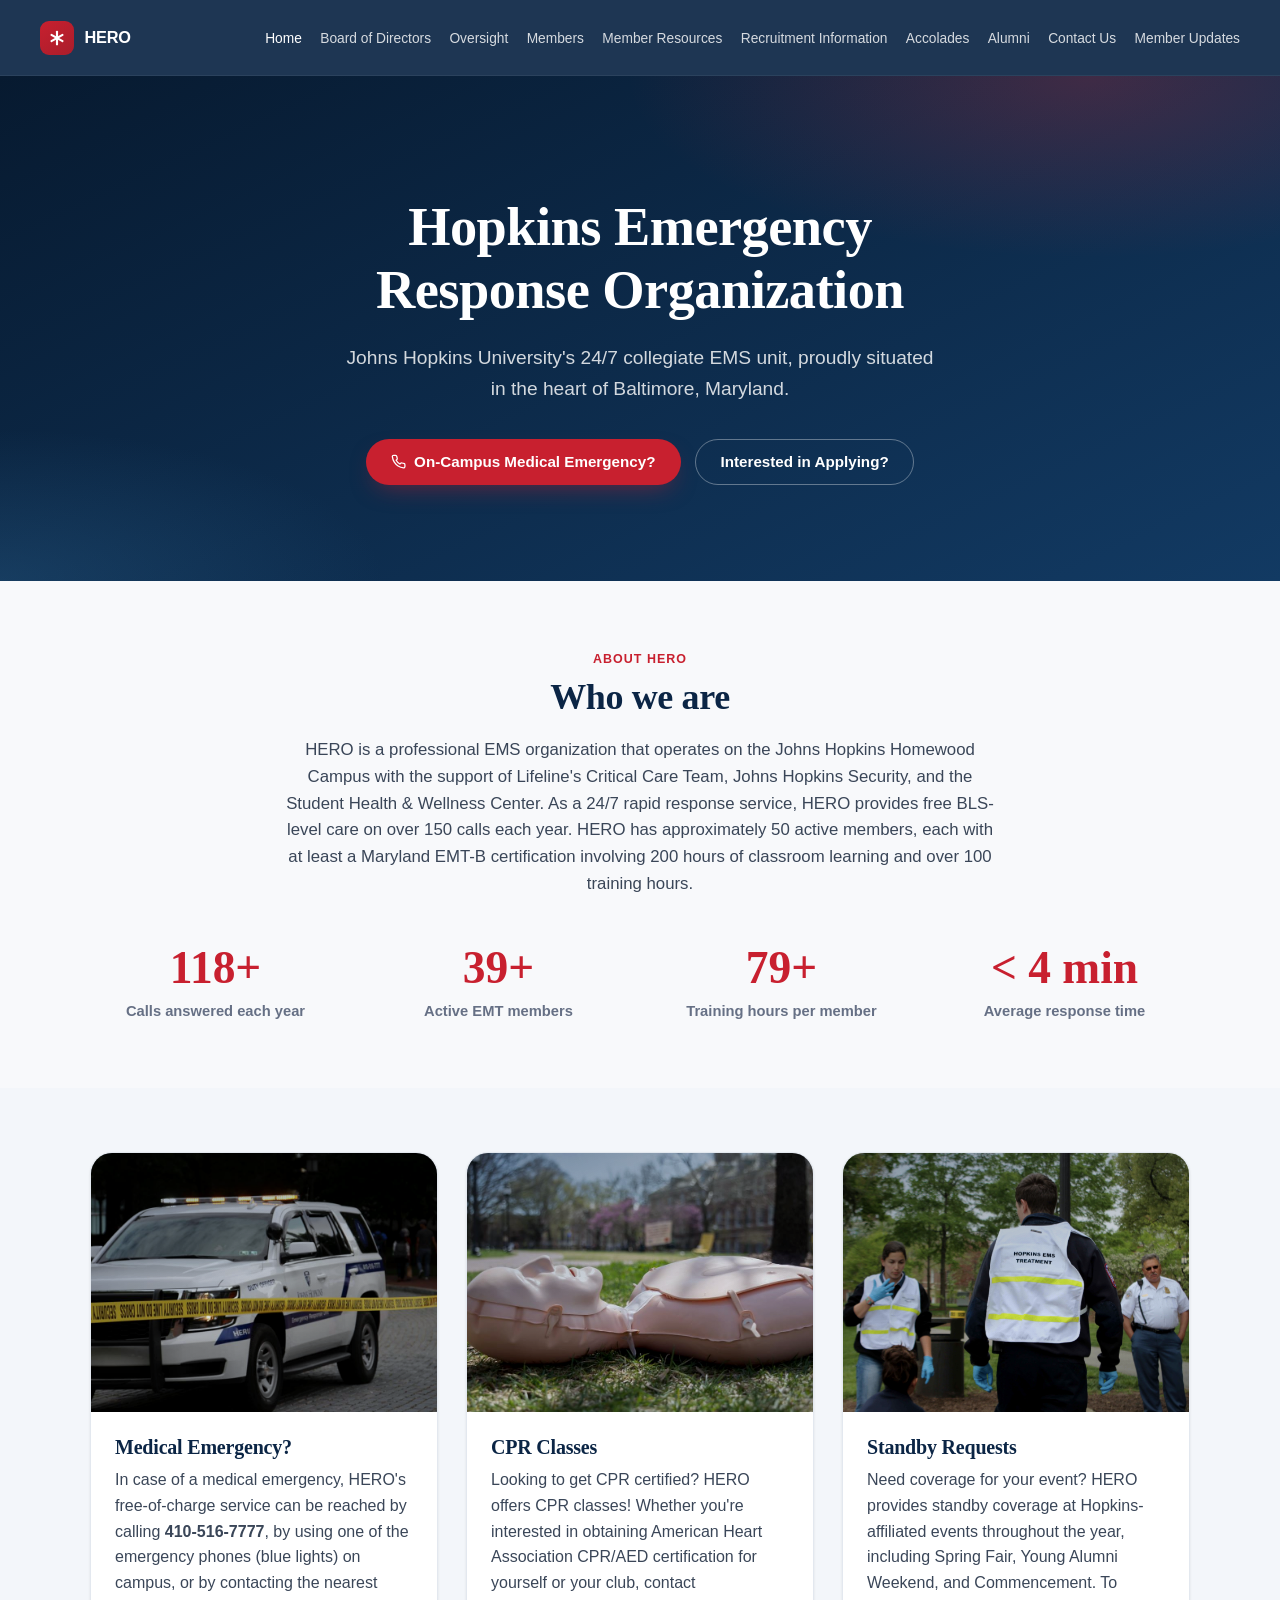
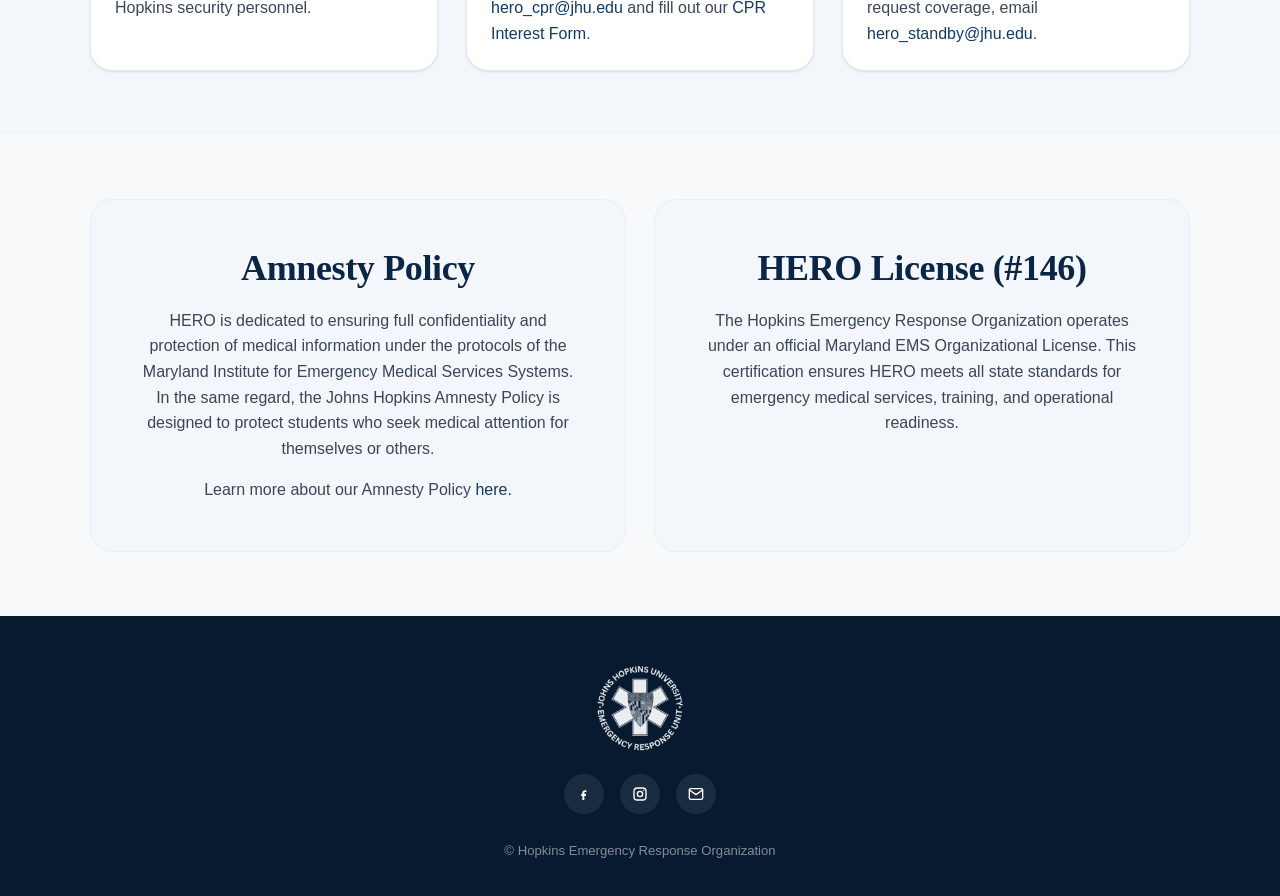
==== index.html @ 9cc11d2d "Sync: 150+ calls per year Co-Authored-By: Claude Sonnet 5.5 <noreply@anthropic.com>" ====
<!DOCTYPE html>
<html lang="en">
<head>
  <meta charset="utf-8" />
  <title>Hopkins Emergency Response Organization</title>
  <meta name="viewport" content="width=device-width, initial-scale=1" />
  <meta name="robots" content="noindex, nofollow" />
  <meta name="description" content="HERO is Johns Hopkins University's 24/7 collegiate EMS unit, proudly situated in the heart of Baltimore, Maryland." />
  <link rel="stylesheet" href="assets/css/site.css" />
</head>
<body>

  <!-- Header -->
  <header class="site-header">
    <div class="container">
      <a href="index.html" class="brand">
        <span class="mark"><svg viewBox="0 0 24 24" fill="currentColor" style="width:1em;height:1em;vertical-align:-0.125em;display:inline-block;"><rect x="10.4" y="1" width="3.2" height="22" rx="1.4"/><rect x="10.4" y="1" width="3.2" height="22" rx="1.4" transform="rotate(60 12 12)"/><rect x="10.4" y="1" width="3.2" height="22" rx="1.4" transform="rotate(120 12 12)"/></svg></span>
        <span class="brand-full">Hopkins Emergency Response Organization</span><span class="brand-short">HERO</span>
      </a>
      <button class="nav-toggle" type="button" aria-label="Toggle menu" aria-expanded="false">
        <svg viewBox="0 0 24 24" fill="none" stroke="currentColor" stroke-width="2" stroke-linecap="round"><line x1="3" y1="6" x2="21" y2="6"/><line x1="3" y1="12" x2="21" y2="12"/><line x1="3" y1="18" x2="21" y2="18"/></svg>
      </button>
      <nav class="site-nav">
        <ul>
          <li><a href="index.html" class="is-active">Home</a></li>
          <li><a href="board.html">Board of Directors</a></li>
          <li><a href="oversight.html">Oversight</a></li>
          <li><a href="members.html">Members</a></li>
          <li><a href="resources.html">Member Resources</a></li>
          <li><a href="recruitment.html">Recruitment Information</a></li>
          <li><a href="accolades.html">Accolades</a></li>
          <li><a href="alumni.html">Alumni</a></li>
          <li><a href="contact.html">Contact Us</a></li>
          <li><a href="updates.html">Member Updates</a></li>
        </ul>
      </nav>
    </div>
  </header>

  <!-- Hero / Banner -->
  <section class="hero">
    <div class="container">
      <h1 class="hero-title"><span class="title-line">Hopkins Emergency</span> <span class="title-line">Response Organization</span></h1>
      <p class="lede">
        Johns Hopkins University's 24/7 collegiate EMS unit, proudly situated in the heart of Baltimore, Maryland.
      </p>
      <div class="btn-group">
        <a href="tel:14105167777" class="btn btn-emergency">
          <svg viewBox="0 0 24 24" fill="none" stroke="currentColor" stroke-width="2" stroke-linecap="round" stroke-linejoin="round" style="width:1em;height:1em;vertical-align:-0.125em;display:inline-block;"><path d="M22 16.92v3a2 2 0 0 1-2.18 2 19.79 19.79 0 0 1-8.63-3.07 19.5 19.5 0 0 1-6-6 19.79 19.79 0 0 1-3.07-8.67A2 2 0 0 1 4.11 2h3a2 2 0 0 1 2 1.72c.127.96.361 1.903.7 2.81a2 2 0 0 1-.45 2.11L8.09 9.91a16 16 0 0 0 6 6l1.27-1.27a2 2 0 0 1 2.11-.45c.907.339 1.85.573 2.81.7A2 2 0 0 1 22 16.92z"/></svg> On-Campus Medical Emergency?
        </a>
        <a href="recruitment.html" class="btn btn-outline-light">Interested in Applying?</a>
      </div>
    </div>
  </section>

  <!-- About HERO -->
  <section class="section">
    <div class="container">
      <div class="section-head center">
        <span class="eyebrow">About HERO</span>
        <h2>Who we are</h2>
        <p>
          HERO is a professional EMS organization that operates on the Johns Hopkins Homewood Campus with the support
          of Lifeline's Critical Care Team, Johns Hopkins Security, and the Student Health &amp; Wellness Center.
          As a 24/7 rapid response service, HERO provides free BLS-level care on over 150 calls each year.
          HERO has approximately 50 active members, each with at least a Maryland EMT-B certification involving
          200 hours of classroom learning and over 100 training hours.
        </p>
      </div>
      <div class="stats-grid">
        <div class="stat">
          <span class="stat-number" data-count-to="150" data-suffix="+">0</span>
          <p class="stat-label">Calls answered each year</p>
        </div>
        <div class="stat">
          <span class="stat-number" data-count-to="50" data-suffix="+">0</span>
          <p class="stat-label">Active EMT members</p>
        </div>
        <div class="stat">
          <span class="stat-number" data-count-to="100" data-suffix="+">0</span>
          <p class="stat-label">Training hours per member</p>
        </div>
        <div class="stat">
          <span class="stat-number" data-count-to="5" data-prefix="&lt; " data-suffix=" min">0</span>
          <p class="stat-label">Average response time</p>
        </div>
      </div>
    </div>
  </section>

  <!-- What we do -->
  <section class="section alt">
    <div class="container">
      <div class="card-grid cols-2">

        <article class="card spotlight-card">
          <div class="card-media tint-photo">
            <img loading="lazy" src="images/2018hero2.jpg" alt="HERO team responding to call" />
          </div>
          <div class="card-body">
            <h3>Medical Emergency?</h3>
            <p>
              In case of a medical emergency, HERO's free-of-charge service can be reached by calling
              <strong>410-516-7777</strong>, by using one of the emergency phones (blue lights) on campus,
              or by contacting the nearest Hopkins security personnel.
            </p>
          </div>
        </article>

        <article class="card spotlight-card">
          <div class="card-media tint-photo">
            <img loading="lazy" src="images/2018cpr1.jpg" alt="CPR Training Class" />
          </div>
          <div class="card-body">
            <h3>CPR Classes</h3>
            <p>
              Looking to get CPR certified? HERO offers CPR classes! Whether you're interested in obtaining
              American Heart Association CPR/AED certification for yourself or your club, contact
              <a href="mailto:hero_cpr@jhu.edu">hero_cpr@jhu.edu</a> and fill out our
              <a href="https://forms.office.com/Pages/ResponsePage.aspx?id=OPSkn-axO0eAP4b4rt8N7BMdYwDraCZGoL9bric_xphUN0FCVEJQWkRON1c5OVIwMDMzR1pQWjNBNy4u">CPR
                Interest Form</a>.
            </p>
          </div>
        </article>

        <article class="card spotlight-card">
          <div class="card-media tint-photo">
            <img loading="lazy" src="images/2018standby3.jpg" alt="HERO providing standby coverage" />
          </div>
          <div class="card-body">
            <h3>Standby Requests</h3>
            <p>
              Need coverage for your event? HERO provides standby coverage at Hopkins-affiliated events throughout the year,
              including Spring Fair, Young Alumni Weekend, and Commencement.
              To request coverage, email <a href="mailto:hero_standby@jhu.edu">hero_standby@jhu.edu</a>.
            </p>
          </div>
        </article>

      </div>
    </div>
  </section>

  <!-- Amnesty Policy + License -->
  <section class="section">
    <div class="container">
      <div class="card-grid cols-2">
        <div class="callout">
          <div class="callout-inner">
            <h2>Amnesty Policy</h2>
            <p>
              HERO is dedicated to ensuring full confidentiality and protection of medical information under the
              protocols of the Maryland Institute for Emergency Medical Services Systems.
              In the same regard, the Johns Hopkins Amnesty Policy is designed to protect students who seek medical
              attention for themselves or others.
            </p>
            <p>
              Learn more about our Amnesty Policy
              <a href="https://studentaffairs.jhu.edu/viceprovost/student-conduct-ethics/amnesty-responsible-action/">here.</a>
            </p>
          </div>
        </div>
        <div class="callout">
          <div class="callout-inner">
            <h2>HERO License (#146)</h2>
            <p>
              The Hopkins Emergency Response Organization operates under an official Maryland EMS Organizational License.
              This certification ensures HERO meets all state standards for emergency medical services, training, and
              operational readiness.
            </p>
          </div>
        </div>
      </div>
    </div>
  </section>

  <!-- Footer -->
  <footer class="site-footer">
    <div class="container">
      <img class="footer-seal" src="images/HERO-seal-white.png" alt="Johns Hopkins University Emergency Response Unit seal" width="88" height="88" />
      <ul class="foot-icons">
        <li><a href="https://www.facebook.com/JohnsHopkinsHERO/" aria-label="Facebook"><svg viewBox="0 0 24 24" fill="currentColor" style="width:1em;height:1em;vertical-align:-0.125em;display:inline-block;"><path d="M13.5 9H15.5V6.2h-2C11.2 6.2 9.6 7.8 9.6 10v1.8H7.8V15H9.6v6h2.9v-6h2.2l.4-3.2h-2.6v-1.5c0-.8.3-1.3 1-1.3z"/></svg></a></li>
        <li><a href="https://www.instagram.com/jhu_hero/" aria-label="Instagram"><svg viewBox="0 0 24 24" fill="none" stroke="currentColor" stroke-width="2" style="width:1em;height:1em;vertical-align:-0.125em;display:inline-block;"><rect x="3" y="3" width="18" height="18" rx="5"/><circle cx="12" cy="12" r="4"/><circle cx="17.5" cy="6.5" r="1" fill="currentColor" stroke="none"/></svg></a></li>
        <li><a href="mailto:hero_captain@jhu.edu" aria-label="Email"><svg viewBox="0 0 24 24" fill="none" stroke="currentColor" stroke-width="2" stroke-linecap="round" stroke-linejoin="round" style="width:1em;height:1em;vertical-align:-0.125em;display:inline-block;"><rect x="2" y="4" width="20" height="16" rx="2"/><path d="m22 6-10 7L2 6"/></svg></a></li>
      </ul>
      <ul class="copyright">
        <li>&copy; Hopkins Emergency Response Organization</li>
      </ul>
    </div>
  </footer>

  <script src="assets/js/site.js"></script>
</body>
</html>
---- assets/css/site.css ----
/* ==========================================================================
   HERO — Site Design System
   Hand-written stylesheet replacing the old HTML5UP "Spectral" template.
   ========================================================================== */

:root {
  /* Palette */
  --navy-950: #071a30;
  --navy-900: #0b2545;
  --navy-800: #123a63;
  --navy-700: #1c4d7d;
  --navy-600: #2b628f;
  --navy-100: #e9eff6;
  --navy-50:  #f3f6fa;

  --red-700: #a91d2b;
  --red-600: #c8202f;
  --red-500: #d9313f;
  --red-100: #fbe7e8;

  --ink: #101828;
  --ink-soft: #3a4658;
  --muted: #667085;
  --line: #e3e8ef;
  --paper: #ffffff;
  --bg: #f8f9fb;

  /* Scale */
  --radius-sm: 8px;
  --radius-md: 14px;
  --radius-lg: 22px;
  --radius-pill: 999px;

  --shadow-sm: 0 1px 2px rgba(16, 24, 40, .06), 0 1px 3px rgba(16, 24, 40, .06);
  --shadow-md: 0 12px 28px -12px rgba(11, 37, 69, .22);
  --shadow-lg: 0 30px 60px -24px rgba(11, 37, 69, .35);

  --container: 1180px;
  --header-h: 76px;

  /* Johns Hopkins brand system defaults: Georgia / Tahoma, until Hopkins Slab
     web-font hosting is available. */
  --font-heading: Georgia, 'Times New Roman', serif;
  --font-body: Tahoma, 'Segoe UI', Verdana, Arial, sans-serif;
}

/* ---------- Reset / base ---------- */
* { box-sizing: border-box; }
html { scroll-behavior: smooth; }

/* Large monitors: scale type and the content column up so the site doesn't
   look tiny in a narrow strip. rem-based sizes follow the root font size. */
@media (min-width: 1800px) {
  html { font-size: 112.5%; }
  :root { --container: 1320px; --header-h: 84px; }
}
@media (min-width: 2200px) {
  html { font-size: 125%; }
  :root { --container: 1480px; --header-h: 92px; }
}

body {
  margin: 0;
  font-family: var(--font-body);
  color: var(--ink);
  background: var(--bg);
  padding-top: var(--header-h);
  transition: padding-top .25s ease;
  -webkit-font-smoothing: antialiased;
  line-height: 1.6;
}

/* ---------- Scroll reveal ---------- */
/* Uses the independent `translate` property (not `transform`) so it never
   collides with components that already transition `transform` on hover
   (.card, .doc-tile) — those add their own opacity/translate transition below. */
.reveal {
  opacity: 0;
  translate: 0 18px;
  transition: opacity .6s ease, translate .6s ease;
}
.reveal.is-visible { opacity: 1; translate: 0 0; }

.card-grid > .reveal:nth-child(2), .bio-grid > .reveal:nth-child(2) { transition-delay: .08s; }
.card-grid > .reveal:nth-child(3), .bio-grid > .reveal:nth-child(3) { transition-delay: .16s; }
.card-grid > .reveal:nth-child(4) { transition-delay: .24s; }

@media (prefers-reduced-motion: reduce) {
  .reveal, html.is-scrolled { transition: none !important; }
}

img { max-width: 100%; display: block; }

a { color: var(--navy-800); text-decoration: none; }
a:hover { color: var(--navy-600); }

h1, h2, h3, h4, h5, h6 {
  font-family: var(--font-heading);
  color: var(--navy-900);
  line-height: 1.15;
  margin: 0 0 .5em;
  font-weight: 700;
  letter-spacing: -0.01em;
}

h2 { font-size: clamp(1.6rem, 1.3rem + 1.2vw, 2.25rem); }
h3 { font-size: 1.25rem; }
h4 { font-size: 1.05rem; }

p { margin: 0 0 1em; color: var(--ink-soft); }

.container {
  max-width: var(--container);
  margin-inline: auto;
  padding-inline: clamp(1.25rem, 4vw, 2.5rem);
}

section.section { padding-block: clamp(3rem, 5vw, 5rem); }
section.section.tight { padding-block: clamp(2rem, 3vw, 3rem); }
section.section.alt { background: var(--navy-50); }
section.section.navy { background: var(--navy-900); color: #fff; }
section.section.navy h2, section.section.navy h3 { color: #fff; }
section.section.navy p { color: rgba(255, 255, 255, .78); }

.eyebrow {
  display: inline-block;
  font-size: .78rem;
  font-weight: 700;
  letter-spacing: .08em;
  text-transform: uppercase;
  color: var(--red-600);
  margin-bottom: .6em;
}

.section-head { max-width: 720px; margin: 0 0 2.5rem; }
.section-head.center { margin-inline: auto; text-align: center; }
.section-head p { font-size: 1.05rem; }

/* ---------- Stats ---------- */
.stats-grid {
  display: grid;
  grid-template-columns: repeat(4, 1fr);
  gap: 2rem;
  margin-top: 3rem;
  text-align: center;
}
.stat-number {
  display: block;
  font-family: var(--font-heading);
  font-weight: 600;
  font-size: clamp(2rem, 1.4rem + 1.8vw, 3.1rem);
  white-space: nowrap;
  line-height: 1;
  color: var(--red-600);
  font-variant-numeric: tabular-nums;
}
.stat-label {
  margin: .6em 0 0;
  font-weight: 600;
  font-size: .92rem;
  color: var(--muted);
}

@media (max-width: 700px) {
  .stats-grid { grid-template-columns: repeat(2, 1fr); gap: 2rem 1rem; }
}

/* ---------- Header / Nav ---------- */
html.is-scrolled { --header-h: 56px; }
@media (min-width: 1800px) { html.is-scrolled { --header-h: 62px; } }
@media (min-width: 2200px) { html.is-scrolled { --header-h: 68px; } }

.site-header {
  position: fixed;
  inset-block-start: 0;
  inset-inline: 0;
  height: var(--header-h);
  z-index: 1000;
  background: rgba(11, 37, 69, .92);
  backdrop-filter: blur(10px);
  border-bottom: 1px solid rgba(255, 255, 255, .06);
  transition: height .2s ease, background-color .2s ease, box-shadow .2s ease;
}
html.is-scrolled .site-header {
  background: rgba(9, 30, 56, .97);
  box-shadow: var(--shadow-sm);
}

.site-header .container {
  max-width: calc(var(--container) + 24rem);
  height: 100%;
  display: flex;
  align-items: center;
  justify-content: space-between;
  gap: 1.5rem;
}

.brand {
  display: flex;
  align-items: center;
  gap: .65rem;
  color: #fff;
  font-weight: 700;
  font-size: 1.02rem;
  letter-spacing: -0.01em;
  white-space: nowrap;
  flex: none;
}
.brand .brand-full,
.brand .brand-short {
  overflow: hidden;
  text-overflow: ellipsis;
}
.brand:hover { color: #fff; opacity: .9; }
.brand .mark {
  width: 34px;
  height: 34px;
  border-radius: 9px;
  background: linear-gradient(145deg, var(--red-600), var(--red-700));
  display: flex;
  align-items: center;
  justify-content: center;
  color: #fff;
  font-size: 1rem;
  flex: none;
  transition: width .2s ease, height .2s ease, font-size .2s ease;
}
html.is-scrolled .brand .mark {
  width: 26px;
  height: 26px;
  font-size: .8rem;
}
html.is-scrolled .brand { font-size: .92rem; }
.brand { transition: font-size .2s ease; }
.brand .brand-short { display: none; }

@media (max-width: 1499px) and (min-width: 1200px) {
  .brand .brand-full { display: none; }
  .brand .brand-short { display: inline; }
}
@media (max-width: 560px) {
  .brand .brand-full { display: none; }
  .brand .brand-short { display: inline; }
}

.site-nav ul {
  list-style: none;
  display: flex;
  align-items: center;
  gap: 1.15rem;
  margin: 0;
  padding: 0;
}

.site-nav a {
  color: rgba(255, 255, 255, .82);
  font-weight: 500;
  font-size: .86rem;
  white-space: nowrap;
}
.site-nav a:hover, .site-nav a.is-active { color: #fff; }

.nav-toggle {
  display: none;
  background: none;
  border: none;
  color: #fff;
  width: 40px;
  height: 40px;
  align-items: center;
  justify-content: center;
  cursor: pointer;
  border-radius: var(--radius-sm);
}
.nav-toggle:hover { background: rgba(255, 255, 255, .08); }
.nav-toggle svg { width: 22px; height: 22px; }

@media (max-width: 1199px) {
  .nav-toggle { display: flex; }
  .site-nav {
    position: fixed;
    top: var(--header-h);
    left: 0;
    right: 0;
    background: var(--navy-900);
    max-height: 0;
    overflow: hidden;
    transition: max-height .3s ease;
    border-bottom: 1px solid rgba(255, 255, 255, .08);
  }
  .site-nav.is-open { max-height: 80vh; overflow-y: auto; }
  .site-nav ul {
    flex-direction: column;
    align-items: stretch;
    gap: 0;
    padding: .5rem 0 1rem;
  }
  .site-nav li { border-top: 1px solid rgba(255, 255, 255, .06); }
  .site-nav a { display: block; padding: .9rem clamp(1.25rem, 4vw, 2.5rem); }
}

/* ---------- Buttons ---------- */
.btn {
  display: inline-flex;
  align-items: center;
  justify-content: center;
  gap: .5em;
  padding: .85em 1.6em;
  border-radius: var(--radius-pill);
  font-weight: 600;
  font-size: .95rem;
  border: 1px solid transparent;
  cursor: pointer;
  transition: transform .15s ease, box-shadow .15s ease, background-color .15s ease, color .15s ease;
  line-height: 1.2;
}
.btn:hover { transform: translateY(-1px); }

.btn-primary { background: var(--navy-900); color: #fff; box-shadow: var(--shadow-sm); }
.btn-primary:hover { background: var(--navy-800); color: #fff; box-shadow: var(--shadow-md); }

.btn-emergency { background: var(--red-600); color: #fff; box-shadow: 0 10px 24px -10px rgba(200, 32, 47, .55); }
.btn-emergency:hover { background: var(--red-700); color: #fff; }

.btn-outline { background: transparent; color: var(--navy-900); border-color: var(--line); }
.btn-outline:hover { border-color: var(--navy-800); color: var(--navy-900); }

.btn-outline-light { background: transparent; color: #fff; border-color: rgba(255, 255, 255, .35); }
.btn-outline-light:hover { border-color: #fff; color: #fff; }

.btn-sm { padding: .6em 1.2em; font-size: .85rem; }

.btn-group { display: flex; flex-wrap: wrap; gap: .9rem; }
.btn-group.center { justify-content: center; }

/* ---------- Hero (page banners) ---------- */
.hero {
  position: relative;
  background: linear-gradient(155deg, var(--navy-950), var(--navy-800));
  color: #fff;
  padding-block: clamp(4.5rem, 10vw, 7.5rem) clamp(3.5rem, 8vw, 6rem);
  overflow: hidden;
}
.hero::before {
  content: "";
  position: absolute;
  inset: 0;
  background:
    radial-gradient(60% 60% at 85% 0%, rgba(217, 49, 63, .25), transparent 60%),
    radial-gradient(50% 50% at 0% 100%, rgba(43, 98, 143, .35), transparent 60%);
}
.hero .container { position: relative; text-align: center; }
.hero h1 {
  color: #fff;
  font-size: clamp(2.1rem, 1.6rem + 2.4vw, 3.4rem);
  max-width: 18ch;
  margin-inline: auto;
  margin-bottom: .4em;
}
.hero .hero-title { max-width: none; }
.hero .hero-title .title-line { display: block; white-space: nowrap; }
@media (max-width: 600px) {
  .hero .hero-title { max-width: min-content; }
  .hero .hero-title .title-line { display: inline; white-space: normal; }
}
.hero .lede {
  color: rgba(255, 255, 255, .82);
  font-size: clamp(1rem, .9rem + .4vw, 1.2rem);
  max-width: 56ch;
  margin-inline: auto;
  margin-bottom: 1.8em;
}
.hero .btn-group { justify-content: center; }
@media (max-width: 600px) {
  .hero .container { text-align: left; }
  .hero h1, .hero .lede { margin-inline: 0; }
  .hero .btn-group { justify-content: flex-start; }
}
.hero.hero-compact { padding-block: clamp(3.5rem, 7vw, 5.5rem) clamp(2.5rem, 5vw, 4rem); }
.hero.hero-compact h1 { font-size: clamp(1.9rem, 1.6rem + 1.4vw, 2.6rem); }

.hero-photo {
  position: relative;
  z-index: 1;
  border-radius: var(--radius-lg);
  overflow: hidden;
  box-shadow: var(--shadow-lg);
  aspect-ratio: 16/10;
}
.hero-photo img { width: 100%; height: 100%; object-fit: cover; }

/* ---------- Cards / grids ---------- */
.card-grid {
  display: grid;
  grid-template-columns: repeat(auto-fit, minmax(260px, 1fr));
  gap: 1.75rem;
}
.card-grid.cols-2 { grid-template-columns: repeat(auto-fit, minmax(320px, 1fr)); }
.card-grid.cols-4 { grid-template-columns: repeat(auto-fit, minmax(200px, 1fr)); }

.card {
  background: var(--paper);
  border: 1px solid var(--line);
  border-radius: var(--radius-lg);
  box-shadow: var(--shadow-sm);
  overflow: hidden;
  transition: box-shadow .2s ease, transform .2s ease, opacity .6s ease, translate .6s ease;
}
.card:hover { box-shadow: var(--shadow-md); transform: translateY(-2px); }

.card .card-media { aspect-ratio: 4/3; overflow: hidden; position: relative; }
.card .card-media img { width: 100%; height: 100%; object-fit: cover; }
.card .card-body { padding: 1.5rem; }
.card .card-body h3 { margin-bottom: .4em; }
.card .card-body p:last-child { margin-bottom: 0; }

/* Spotlight cards (index.html) */
.spotlight-card .card-body .btn { margin-top: .5rem; }

/* Bio card (board of directors / coordinators) */
.bio-card {
  display: grid;
  grid-template-columns: 220px 1fr;
  gap: 0;
  background: var(--paper);
  border: 1px solid var(--line);
  border-radius: var(--radius-lg);
  box-shadow: var(--shadow-sm);
  overflow: hidden;
}
.bio-card .bio-photo { aspect-ratio: 3/4; overflow: hidden; background: var(--navy-50); }
.bio-card .bio-photo img { width: 100%; height: 100%; object-fit: cover; }
.bio-card .bio-body { padding: 1.6rem 1.8rem; }
.bio-card .bio-role { font-size: .78rem; font-weight: 700; letter-spacing: .06em; text-transform: uppercase; color: var(--red-600); margin-bottom: .3em; }
.bio-card .bio-name { margin: 0 0 .6em; font-size: 1.3rem; }
.bio-card .bio-email {
  display: inline-flex; align-items: center; gap: .4em;
  font-size: .82rem; font-weight: 600; color: var(--navy-700);
  margin-bottom: .9em;
}
.bio-card .bio-email:hover { color: var(--red-600); }
.bio-card p { font-size: .95rem; margin-bottom: 0; }

@media (max-width: 640px) {
  .bio-card { grid-template-columns: 1fr; }
  .bio-card .bio-photo { aspect-ratio: 16/10; }
}

.bio-grid { display: grid; gap: 1.75rem; }

/* Person card (members grids — photo + name + program, no bio) */
.person-card { text-align: center; }
.person-card .person-photo {
  aspect-ratio: 3/4;
  border-radius: var(--radius-md);
  overflow: hidden;
  margin-bottom: .8rem;
  background: var(--navy-50);
  box-shadow: var(--shadow-sm);
}
.person-card .person-photo img { width: 100%; height: 100%; object-fit: cover; }
.person-card h4 { margin-bottom: .2em; font-size: 1rem; }
.person-card .person-sub { font-size: .85rem; color: var(--muted); margin: 0; }

/* Team card (oversight.html) */
.team-card { text-align: center; padding: 2rem 1.5rem; }
.team-card .person-photo {
  aspect-ratio: 3/4;
  border-radius: var(--radius-md);
  overflow: hidden;
  margin: 0 auto 1.1rem;
  max-width: 190px;
  background: var(--navy-50);
  box-shadow: var(--shadow-sm);
}
.team-card .person-photo img { width: 100%; height: 100%; object-fit: cover; }
.team-card h3 { font-size: .78rem; font-weight: 700; letter-spacing: .06em; text-transform: uppercase; color: var(--red-600); margin-bottom: .7em; }
.team-card p { color: var(--ink); font-weight: 600; margin-bottom: 0; }

/* ---------- Callouts ---------- */
.callout {
  background: var(--navy-50);
  border: 1px solid var(--navy-100);
  border-radius: var(--radius-lg);
  padding: clamp(2rem, 4vw, 3rem);
  text-align: center;
}
.callout.callout-navy {
  background: linear-gradient(155deg, var(--navy-950), var(--navy-800));
  color: #fff;
  border: none;
}
.callout.callout-navy h2 { color: #fff; }
.callout.callout-navy p { color: rgba(255, 255, 255, .82); }
.callout p:last-of-type { margin-bottom: 0; }
.callout .callout-inner { max-width: 760px; margin-inline: auto; }

/* Split content block (image + text, e.g. contact.html) */
.split {
  display: grid;
  grid-template-columns: 1fr 1fr;
  gap: 2.5rem;
  align-items: center;
}
.split .split-media { border-radius: var(--radius-lg); overflow: hidden; box-shadow: var(--shadow-md); aspect-ratio: 4/3; }
.split .split-media img { width: 100%; height: 100%; object-fit: cover; }
.split .split-body p:last-of-type { margin-bottom: 1.4em; }
@media (max-width: 760px) {
  .split { grid-template-columns: 1fr; }
}

/* ---------- Document list (resources.html) ---------- */
.doc-list { list-style: none; margin: 0; padding: 0; display: grid; gap: .75rem; }
.doc-tile {
  display: flex;
  align-items: center;
  gap: .9rem;
  background: var(--paper);
  border: 1px solid var(--line);
  border-radius: var(--radius-md);
  padding: 1rem 1.25rem;
  box-shadow: var(--shadow-sm);
  transition: box-shadow .2s ease, border-color .2s ease, opacity .6s ease, translate .6s ease;
}
.doc-tile:hover { box-shadow: var(--shadow-md); border-color: var(--navy-100); }
.doc-tile .doc-icon {
  flex: none;
  width: 38px; height: 38px;
  border-radius: var(--radius-sm);
  background: var(--navy-100);
  color: var(--navy-800);
  display: flex; align-items: center; justify-content: center;
}
.doc-tile a { color: var(--ink); font-weight: 600; font-size: .96rem; }
.doc-tile a:hover { color: var(--navy-700); }

/* ---------- Tabs (anchor-jump sub nav) ---------- */
.tab-nav {
  display: flex;
  flex-wrap: wrap;
  gap: .6rem;
  justify-content: center;
  margin-bottom: 2.5rem;
}
.tab-nav a {
  padding: .55em 1.2em;
  border-radius: var(--radius-pill);
  background: var(--navy-50);
  border: 1px solid var(--navy-100);
  color: var(--navy-800);
  font-size: .88rem;
  font-weight: 600;
}
.tab-nav a:hover { background: var(--navy-100); }

/* ---------- Tables ---------- */
.table-clean-wrapper { overflow-x: auto; border-radius: var(--radius-md); border: 1px solid var(--line); }
table.table-clean { width: 100%; border-collapse: collapse; background: var(--paper); }
table.table-clean td, table.table-clean th {
  padding: .7em 1em;
  text-align: left;
  border-bottom: 1px solid var(--line);
  font-size: .92rem;
  color: var(--ink-soft);
}
table.table-clean tr:last-child td { border-bottom: none; }
table.table-clean tr:nth-child(even) { background: var(--navy-50); }

.name-grid {
  display: grid;
  grid-template-columns: repeat(auto-fill, minmax(170px, 1fr));
  gap: .5rem .75rem;
}
.name-grid span {
  display: block;
  padding: .5em .1em;
  border-bottom: 1px dashed var(--line);
  font-size: .92rem;
  color: var(--ink-soft);
}

.class-group { margin-bottom: 2.2rem; }
.class-group h4 {
  font-size: .82rem;
  font-weight: 700;
  letter-spacing: .06em;
  text-transform: uppercase;
  color: var(--navy-700);
  margin-bottom: .8em;
  padding-bottom: .5em;
  border-bottom: 1px solid var(--line);
}

/* ---------- Photo tint (event / action photography) ---------- */
.tint-photo { position: relative; overflow: hidden; }
.tint-photo img { filter: saturate(.85) contrast(1.05); }
.tint-photo::after {
  content: "";
  position: absolute;
  inset: 0;
  background: linear-gradient(160deg, rgba(11, 37, 69, .5), rgba(11, 37, 69, .12) 60%, rgba(11, 37, 69, .35));
  mix-blend-mode: multiply;
  pointer-events: none;
}
.hero-photo.tint-photo::after { mix-blend-mode: multiply; }

/* ---------- Footer ---------- */
.site-footer {
  background: var(--navy-950);
  color: rgba(255, 255, 255, .75);
  padding-block: 3rem 2.2rem;
  text-align: center;
}
.site-footer .footer-seal { width: 88px; height: auto; margin: 0 auto 1.4rem; opacity: .92; }
.site-footer .foot-icons {
  list-style: none;
  display: flex;
  justify-content: center;
  gap: 1rem;
  margin: 0 0 1.6rem;
  padding: 0;
}
.site-footer .foot-icons a {
  width: 40px; height: 40px;
  display: flex; align-items: center; justify-content: center;
  border-radius: 50%;
  background: rgba(255, 255, 255, .08);
  color: #fff;
}
.site-footer .foot-icons a:hover { background: var(--red-600); color: #fff; }
.site-footer .copyright {
  list-style: none; margin: 0; padding: 0;
  display: flex; justify-content: center; gap: .5rem;
  font-size: .82rem; color: rgba(255, 255, 255, .5);
  flex-wrap: wrap;
}
.site-footer .copyright a { color: rgba(255, 255, 255, .65); }
.site-footer .copyright li + li::before { content: "•"; margin-right: .5rem; }

/* ---------- Utilities ---------- */
.text-center { text-align: center; }
.mt-0 { margin-top: 0; }
.icon-inline { width: 1em; height: 1em; display: inline-block; vertical-align: -0.125em; }

/* ---------- Carousel (updates.html) ---------- */
.carousel {
  position: relative;
  border-radius: var(--radius-lg);
  overflow: hidden;
  box-shadow: var(--shadow-lg);
  background: var(--navy-950);
}
.carousel-track {
  display: flex;
  scroll-snap-type: x mandatory;
  overflow-x: auto;
  scrollbar-width: none;
}
.carousel-track::-webkit-scrollbar { display: none; }
.carousel-slide {
  flex: 0 0 100%;
  scroll-snap-align: start;
  position: relative;
  aspect-ratio: 16/9;
}
.carousel-slide img { width: 100%; height: 100%; object-fit: cover; }
.carousel-slide::after {
  content: "";
  position: absolute; inset: 0;
  background: linear-gradient(to top, rgba(7, 26, 48, .78), rgba(7, 26, 48, 0) 55%);
}
.carousel-caption {
  position: absolute;
  left: 0; right: 0;
  bottom: .7rem;
  z-index: 2;
  color: #fff;
  font-family: var(--font-body);
  font-size: clamp(.72rem, .65rem + .3vw, .9rem);
  font-weight: 600;
  letter-spacing: .05em;
  text-align: center;
  white-space: nowrap;
  overflow: hidden;
  text-overflow: ellipsis;
  margin: 0;
  padding-inline: 5.5rem;
}
.carousel-controls {
  position: absolute;
  inset-inline: 0;
  top: 50%;
  transform: translateY(-50%);
  display: flex;
  justify-content: space-between;
  padding-inline: 1rem;
  pointer-events: none;
}
.carousel-btn {
  pointer-events: auto;
  width: 42px; height: 42px;
  border-radius: 50%;
  border: none;
  background: rgba(7, 26, 48, .55);
  color: #fff;
  display: flex; align-items: center; justify-content: center;
  cursor: pointer;
  backdrop-filter: blur(4px);
}
.carousel-btn:hover { background: rgba(200, 32, 47, .85); }
.carousel-dots {
  position: absolute;
  bottom: .85rem;
  right: 1rem;
  display: flex;
  gap: .5rem;
  z-index: 2;
}
.carousel-dots button {
  width: 9px; height: 9px;
  border-radius: 50%;
  border: none;
  background: rgba(255, 255, 255, .4);
  cursor: pointer;
  padding: 0;
}
.carousel-dots button.is-active { background: #fff; width: 22px; border-radius: 5px; }

/* ---------- Back to top ---------- */
.back-to-top {
  position: fixed;
  right: clamp(1rem, 3vw, 2rem);
  bottom: clamp(1rem, 3vw, 2rem);
  width: 46px;
  height: 46px;
  border-radius: 50%;
  border: none;
  background: var(--navy-900);
  color: #fff;
  display: flex;
  align-items: center;
  justify-content: center;
  cursor: pointer;
  box-shadow: var(--shadow-md);
  z-index: 900;
  opacity: 0;
  translate: 0 12px;
  pointer-events: none;
  transition: opacity .2s ease, translate .2s ease, background-color .2s ease;
}
.back-to-top.is-visible { opacity: 1; translate: 0 0; pointer-events: auto; }
.back-to-top:hover { background: var(--red-600); }
.back-to-top svg { width: 20px; height: 20px; }

/* ---------- Countdown ---------- */
.countdown {
  display: flex;
  gap: 1.25rem;
  justify-content: center;
  margin: 2rem 0;
  flex-wrap: wrap;
}
.countdown .unit { text-align: center; min-width: 72px; }
.countdown .unit .num {
  display: block;
  font-family: var(--font-heading);
  font-weight: 600;
  font-size: clamp(1.8rem, 1.5rem + 1vw, 2.4rem);
  color: var(--navy-900);
  line-height: 1;
  font-variant-numeric: tabular-nums;
}
.countdown .unit .lbl {
  display: block;
  font-size: .74rem;
  font-weight: 700;
  letter-spacing: .06em;
  text-transform: uppercase;
  color: var(--muted);
  margin-top: .4em;
}
.countdown.is-past { display: none; }

/* ---------- Scrollspy tab nav ---------- */
.tab-nav a.is-active {
  background: var(--navy-900);
  border-color: var(--navy-900);
  color: #fff;
}

/* ---------- Responsive tweaks ---------- */
@media (max-width: 760px) {
  .bio-card .bio-body { padding: 1.4rem; }
  .card-grid.cols-4 { grid-template-columns: repeat(auto-fit, minmax(150px, 1fr)); }
}
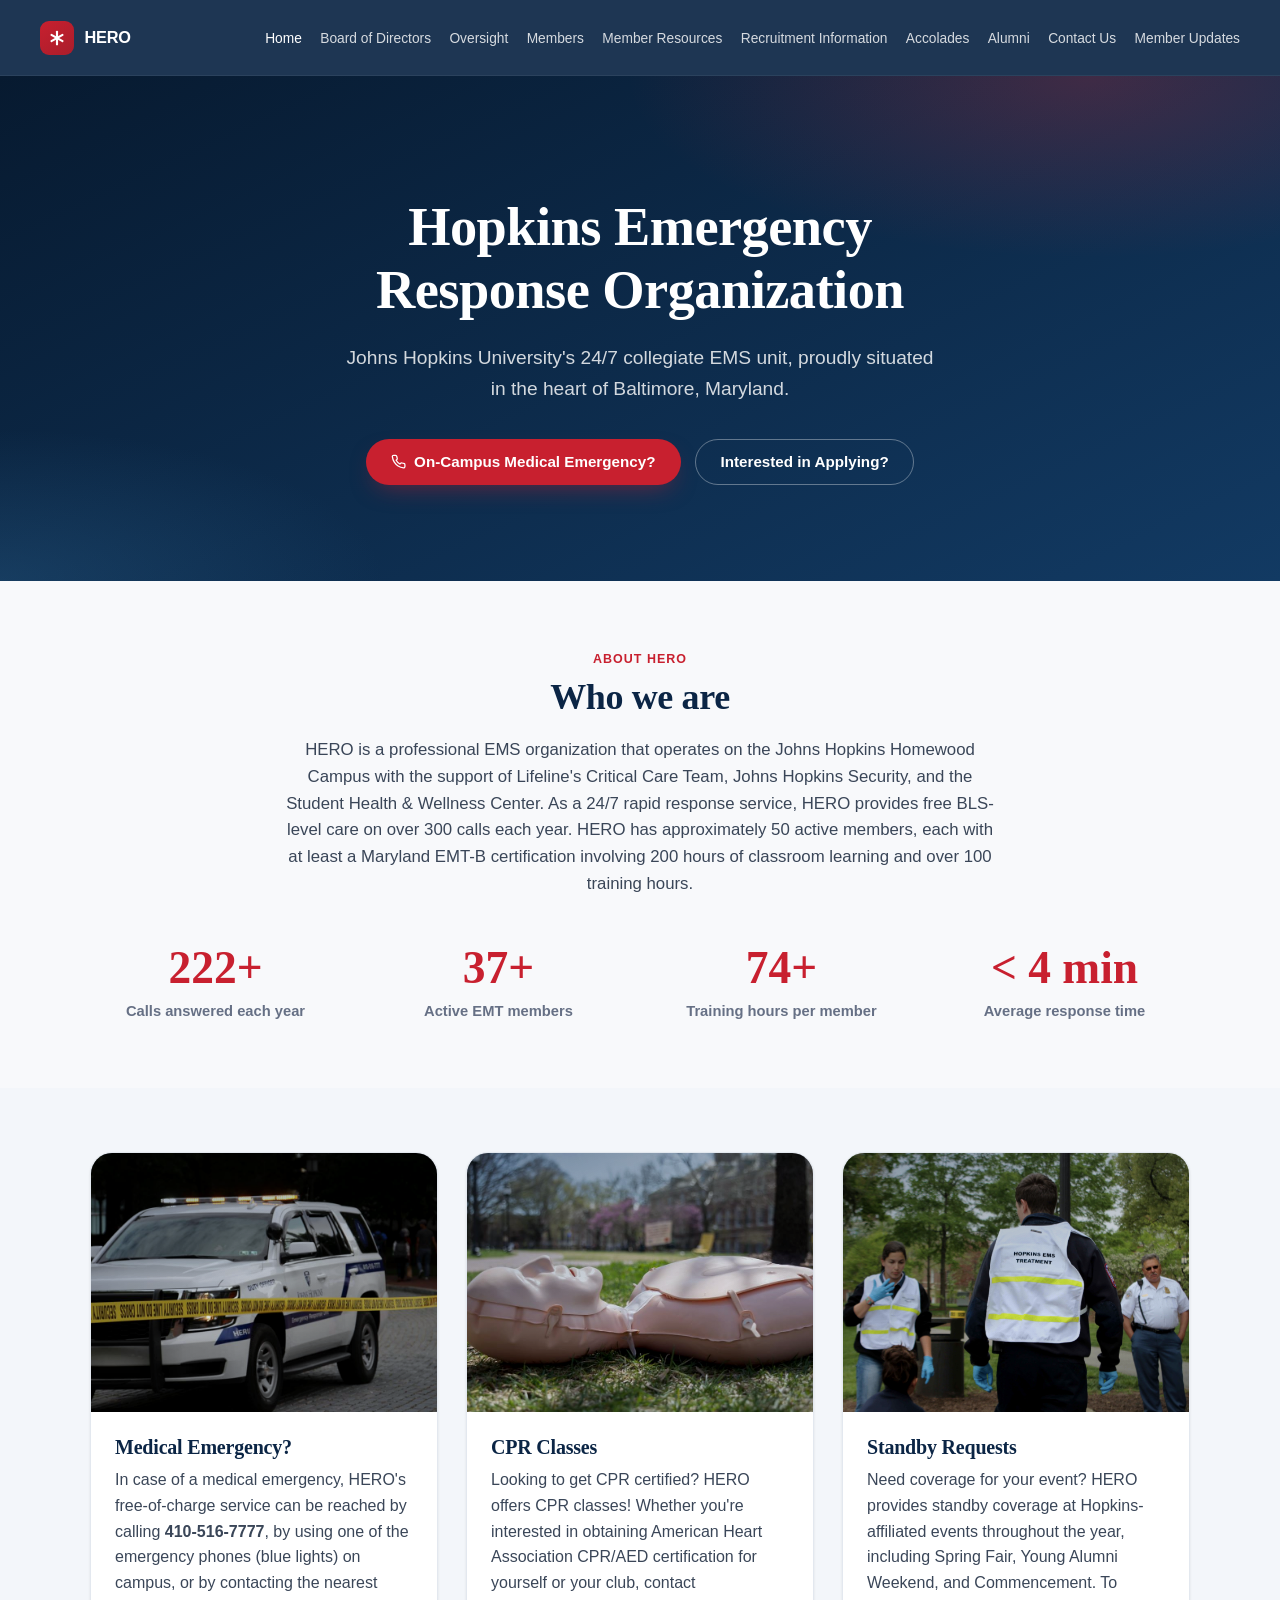
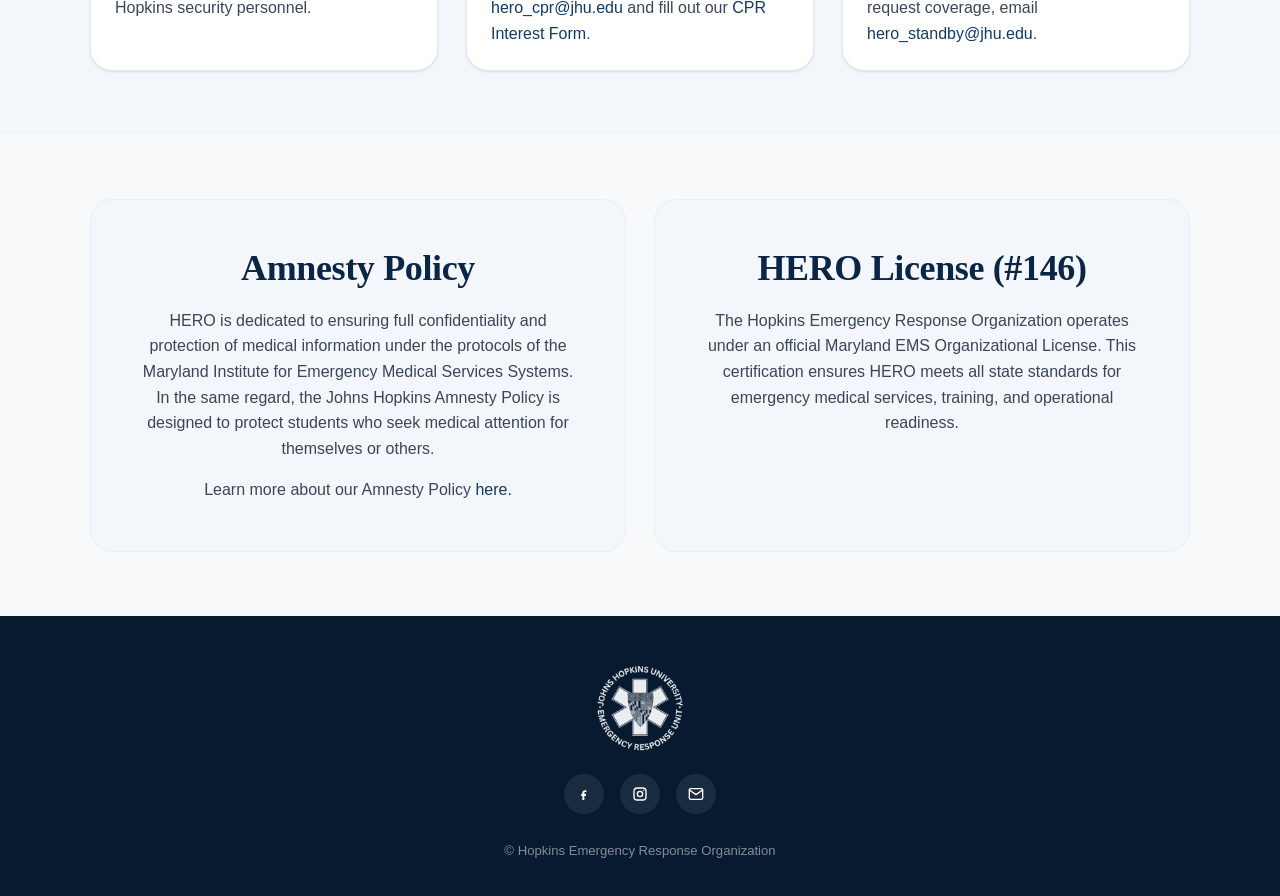
==== commit 1ba29fdd: "Sync: revert to 300+ calls per year Co-Authored-By: Claude Sonnet 5.5 <noreply@anthropic.com>" ====
--- a/index.html
+++ b/index.html
@@ -62,14 +62,14 @@
         <p>
           HERO is a professional EMS organization that operates on the Johns Hopkins Homewood Campus with the support
           of Lifeline's Critical Care Team, Johns Hopkins Security, and the Student Health &amp; Wellness Center.
-          As a 24/7 rapid response service, HERO provides free BLS-level care on over 150 calls each year.
+          As a 24/7 rapid response service, HERO provides free BLS-level care on over 300 calls each year.
           HERO has approximately 50 active members, each with at least a Maryland EMT-B certification involving
           200 hours of classroom learning and over 100 training hours.
         </p>
       </div>
       <div class="stats-grid">
         <div class="stat">
-          <span class="stat-number" data-count-to="150" data-suffix="+">0</span>
+          <span class="stat-number" data-count-to="300" data-suffix="+">0</span>
           <p class="stat-label">Calls answered each year</p>
         </div>
         <div class="stat">
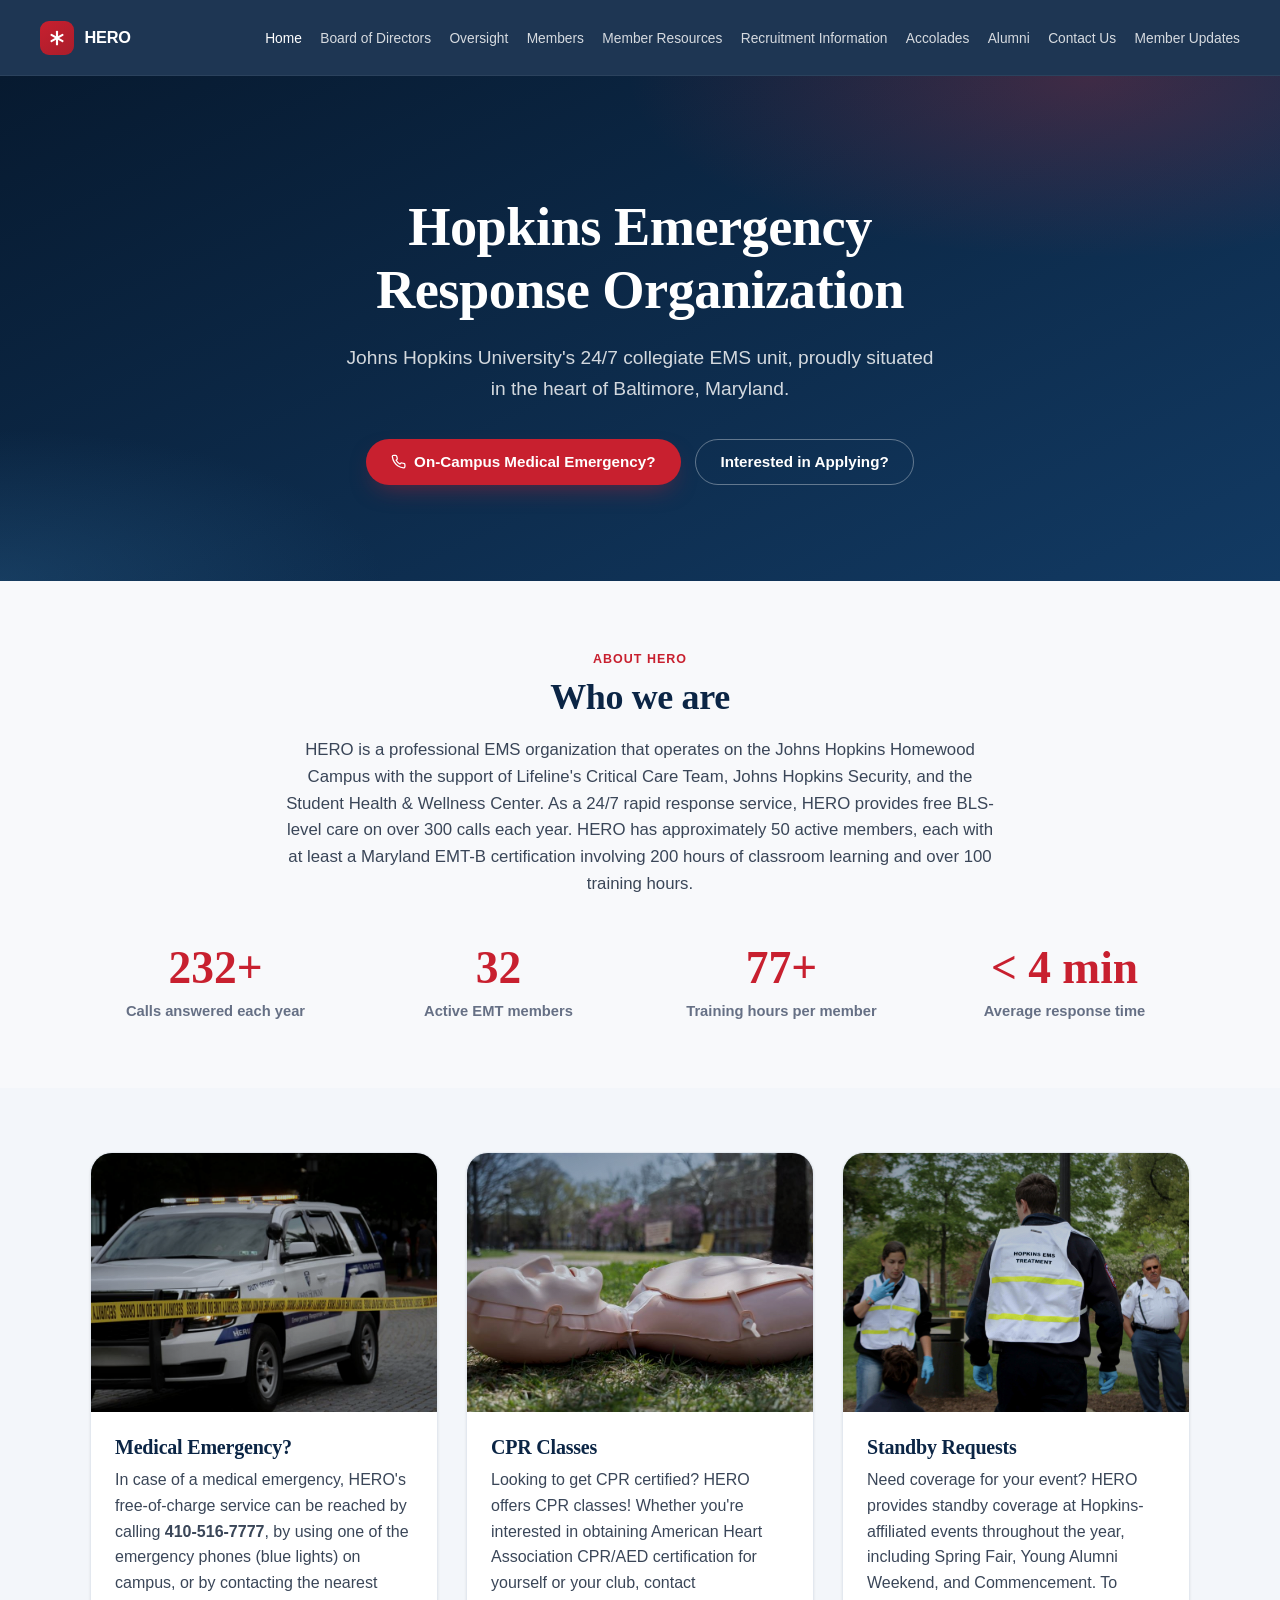
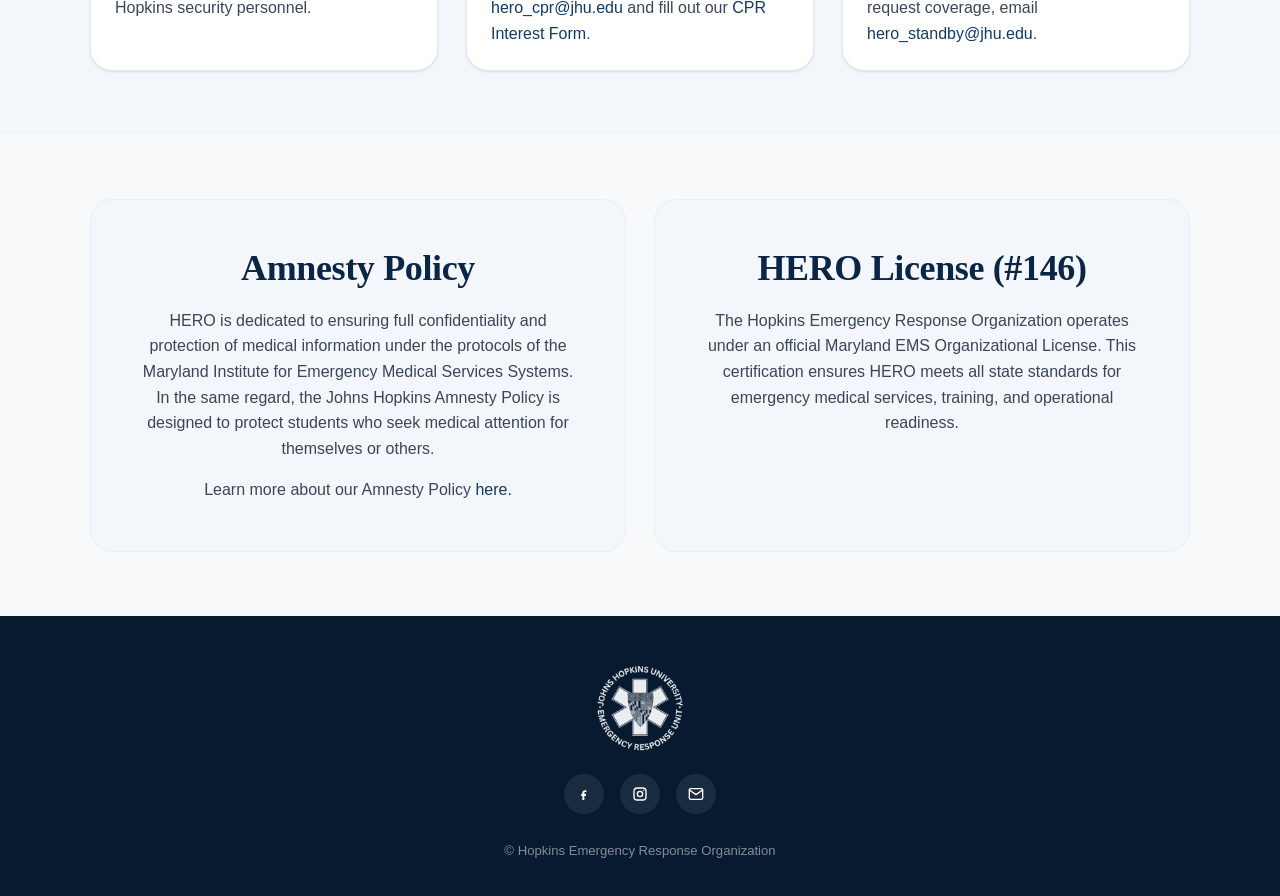
==== commit f36f8f4f: "Sync: 41 active members stat Co-Authored-By: Claude Sonnet 5.5 <noreply@anthropic.com>" ====
--- a/index.html
+++ b/index.html
@@ -73,7 +73,7 @@
           <p class="stat-label">Calls answered each year</p>
         </div>
         <div class="stat">
-          <span class="stat-number" data-count-to="50" data-suffix="+">0</span>
+          <span class="stat-number" data-count-to="41">0</span>
           <p class="stat-label">Active EMT members</p>
         </div>
         <div class="stat">
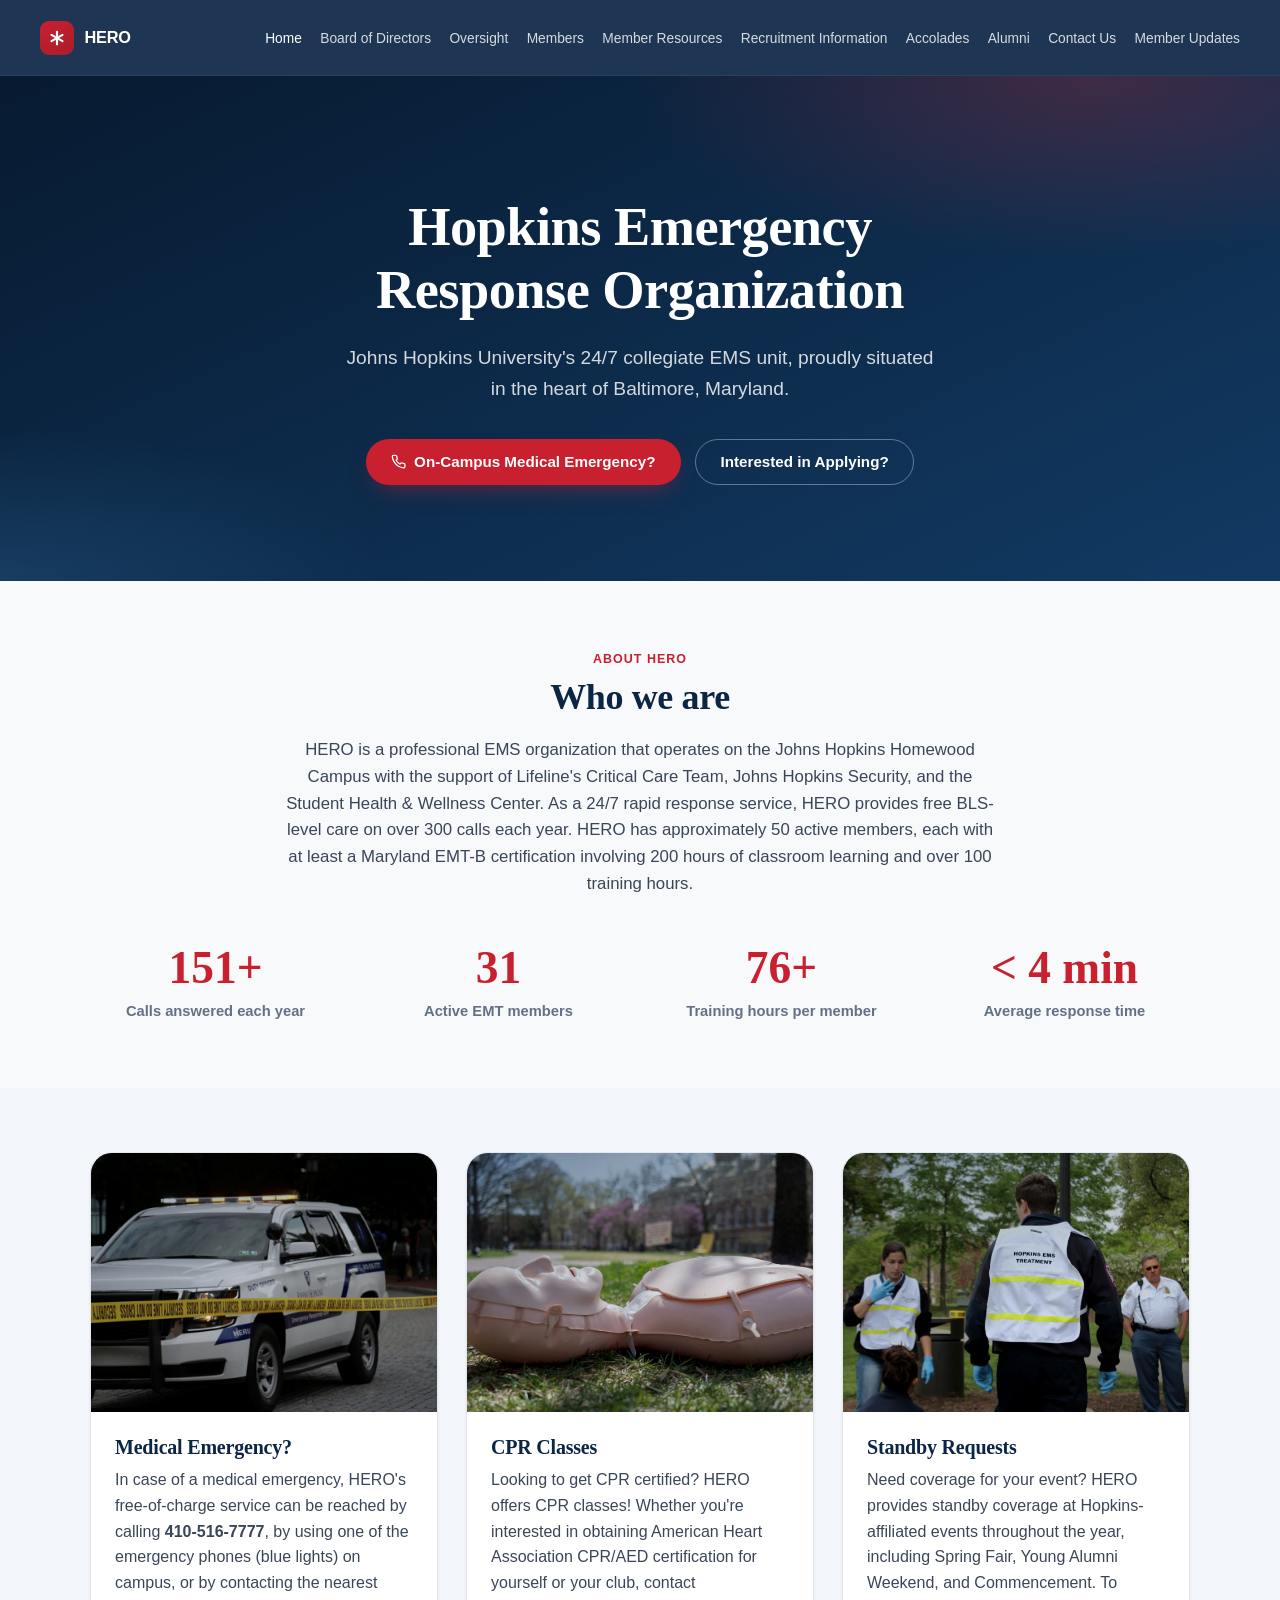
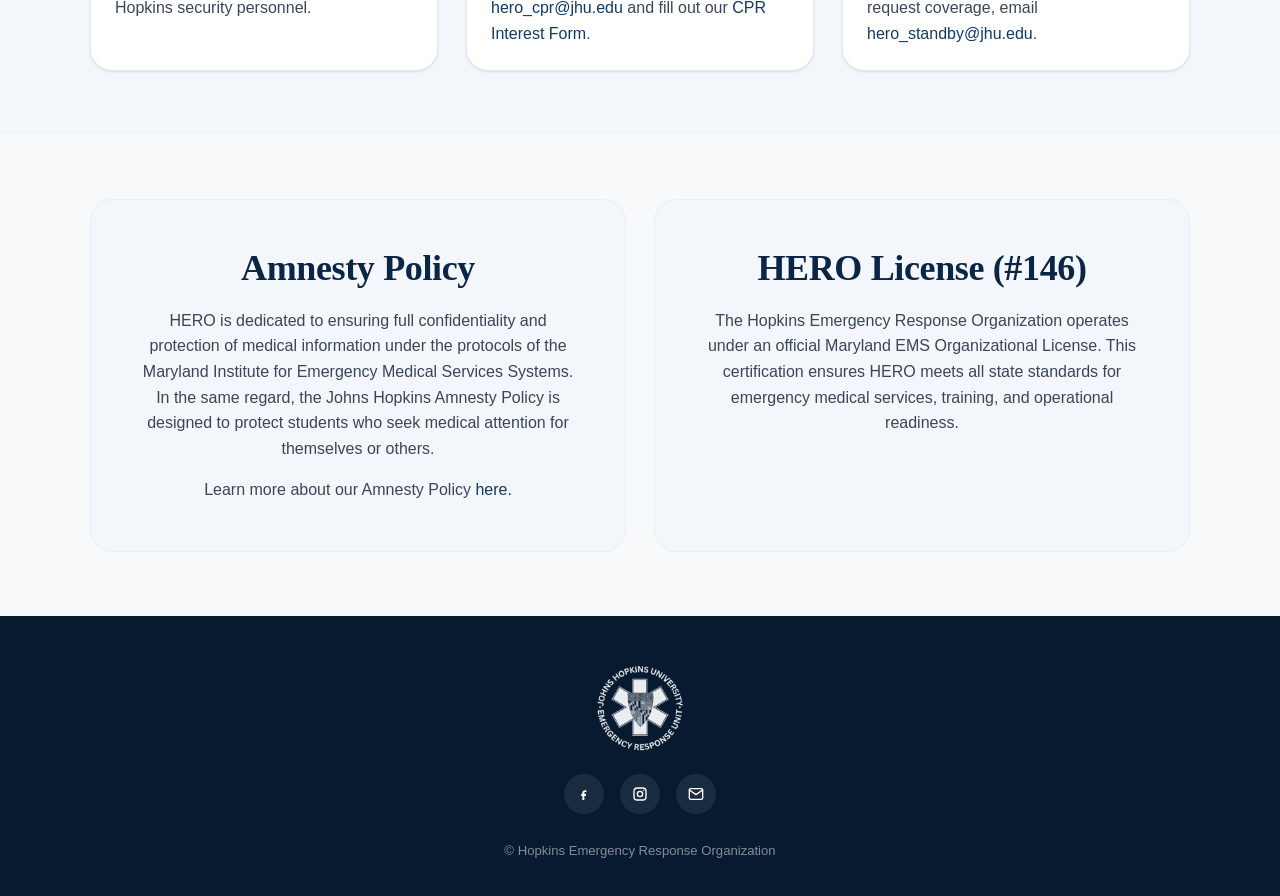
==== commit 872a490f: "Sync: 200+ calls per year stat Co-Authored-By: Claude Sonnet 5.5 <noreply@anthropic.com>" ====
--- a/index.html
+++ b/index.html
@@ -69,7 +69,7 @@
       </div>
       <div class="stats-grid">
         <div class="stat">
-          <span class="stat-number" data-count-to="300" data-suffix="+">0</span>
+          <span class="stat-number" data-count-to="200" data-suffix="+">0</span>
           <p class="stat-label">Calls answered each year</p>
         </div>
         <div class="stat">
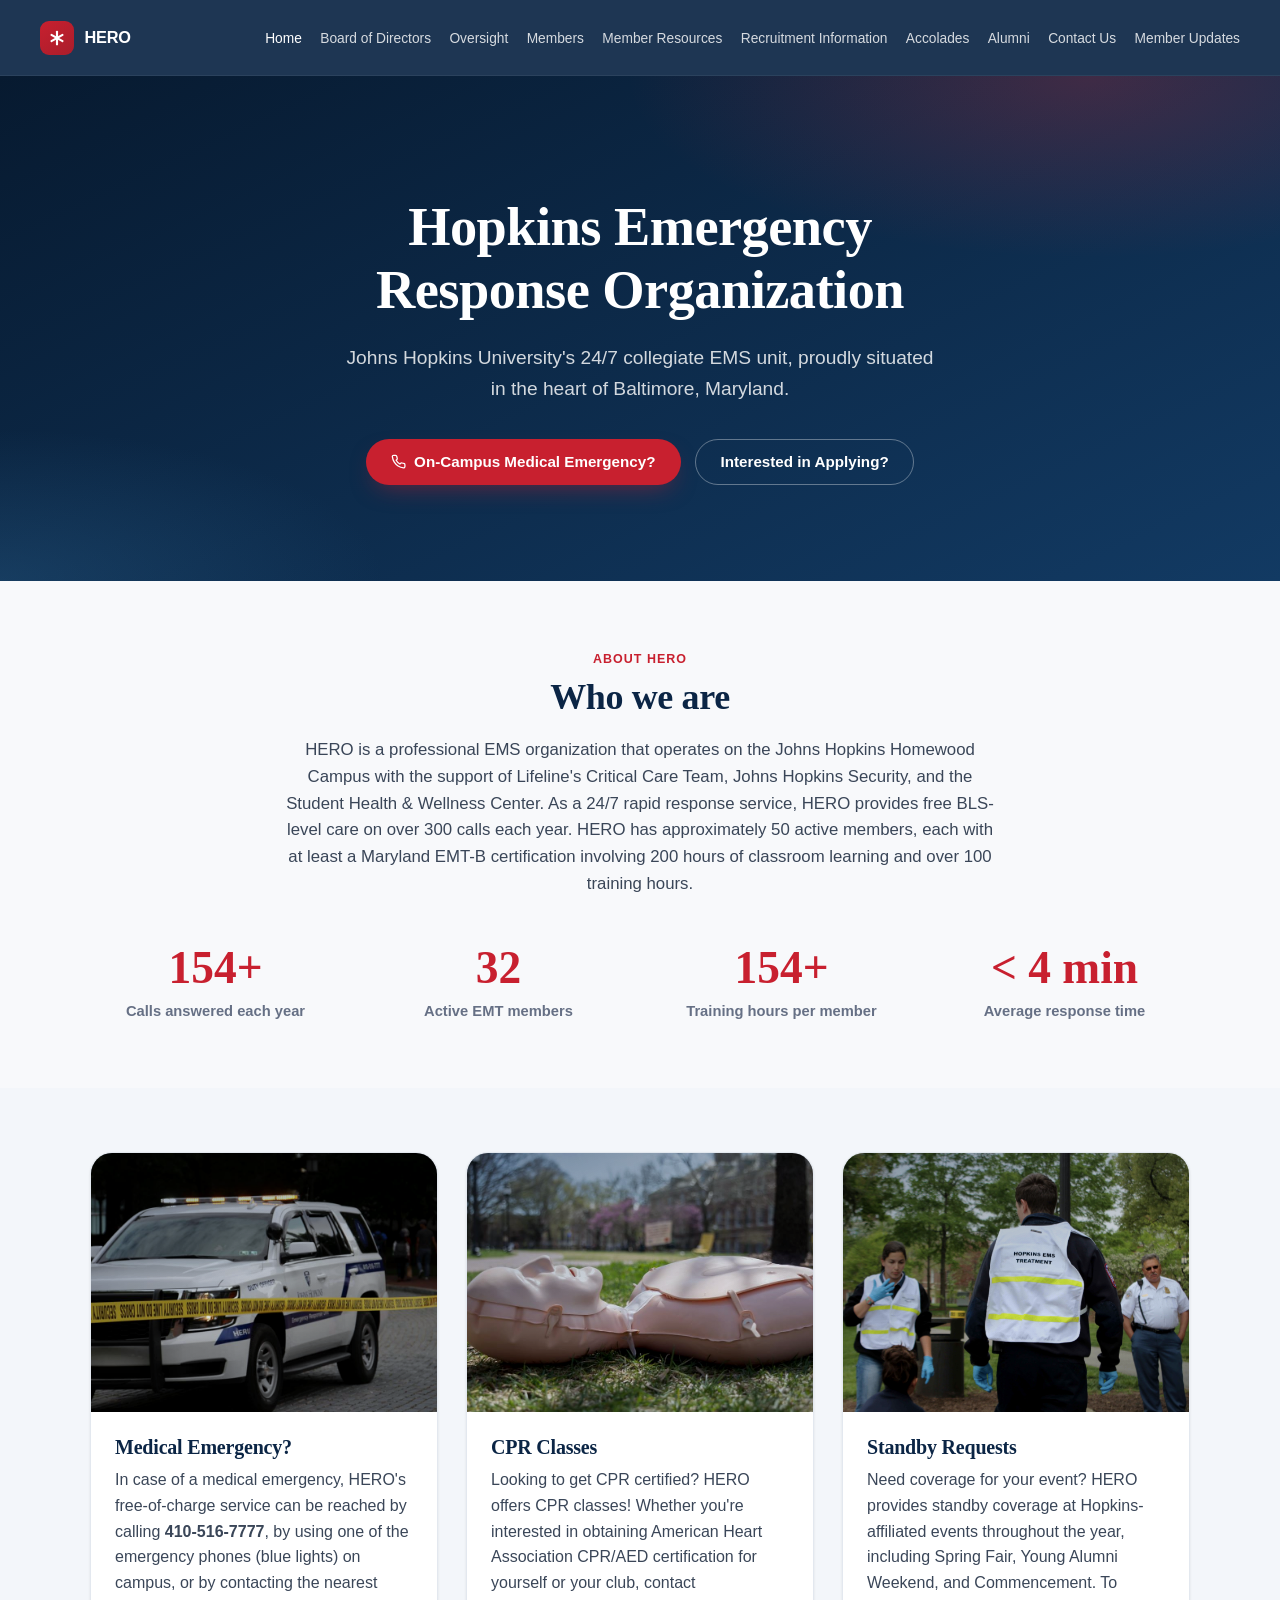
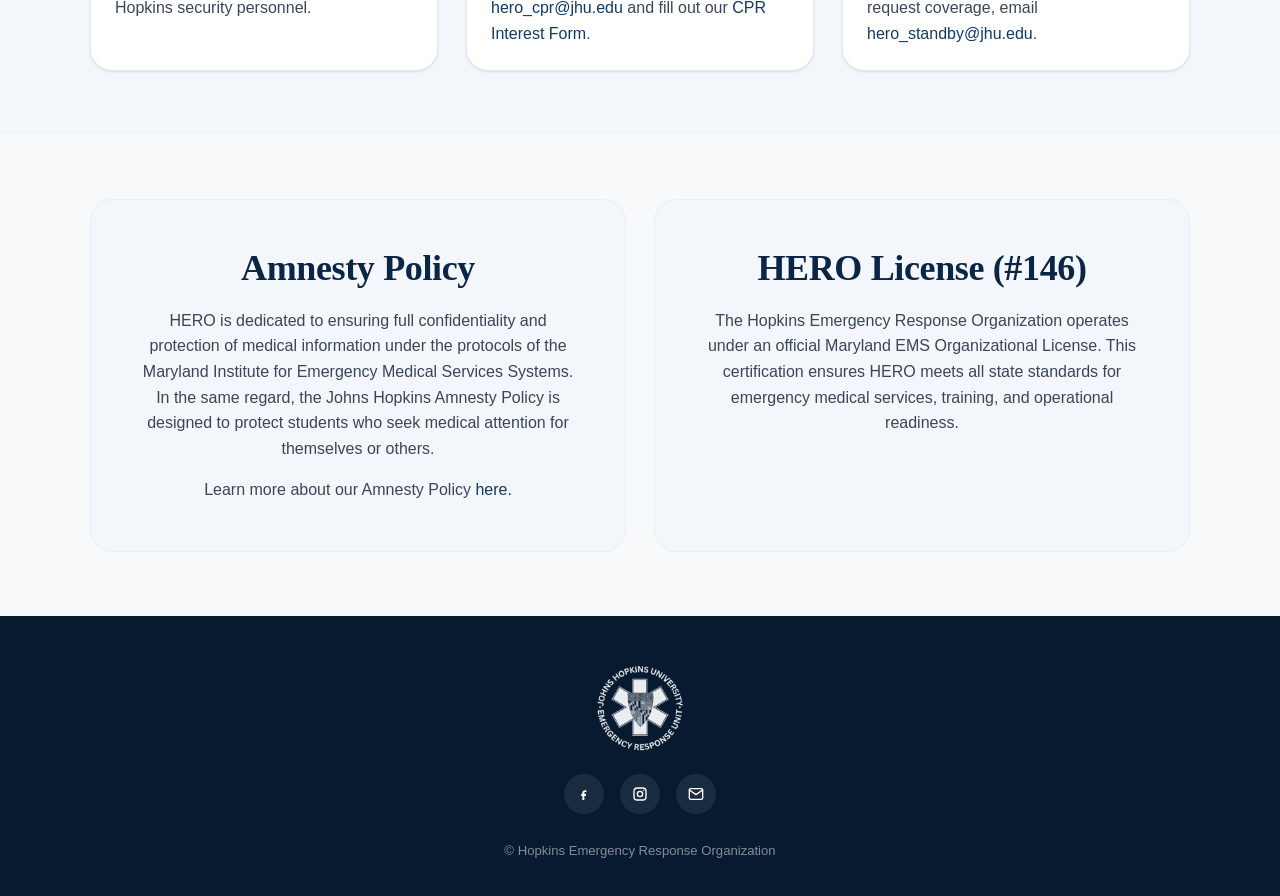
==== commit cbd6bcc9: "Sync: 200+ training hours stat Co-Authored-By: Claude Sonnet 5.5 <noreply@anthropic.com>" ====
--- a/index.html
+++ b/index.html
@@ -77,7 +77,7 @@
           <p class="stat-label">Active EMT members</p>
         </div>
         <div class="stat">
-          <span class="stat-number" data-count-to="100" data-suffix="+">0</span>
+          <span class="stat-number" data-count-to="200" data-suffix="+">0</span>
           <p class="stat-label">Training hours per member</p>
         </div>
         <div class="stat">
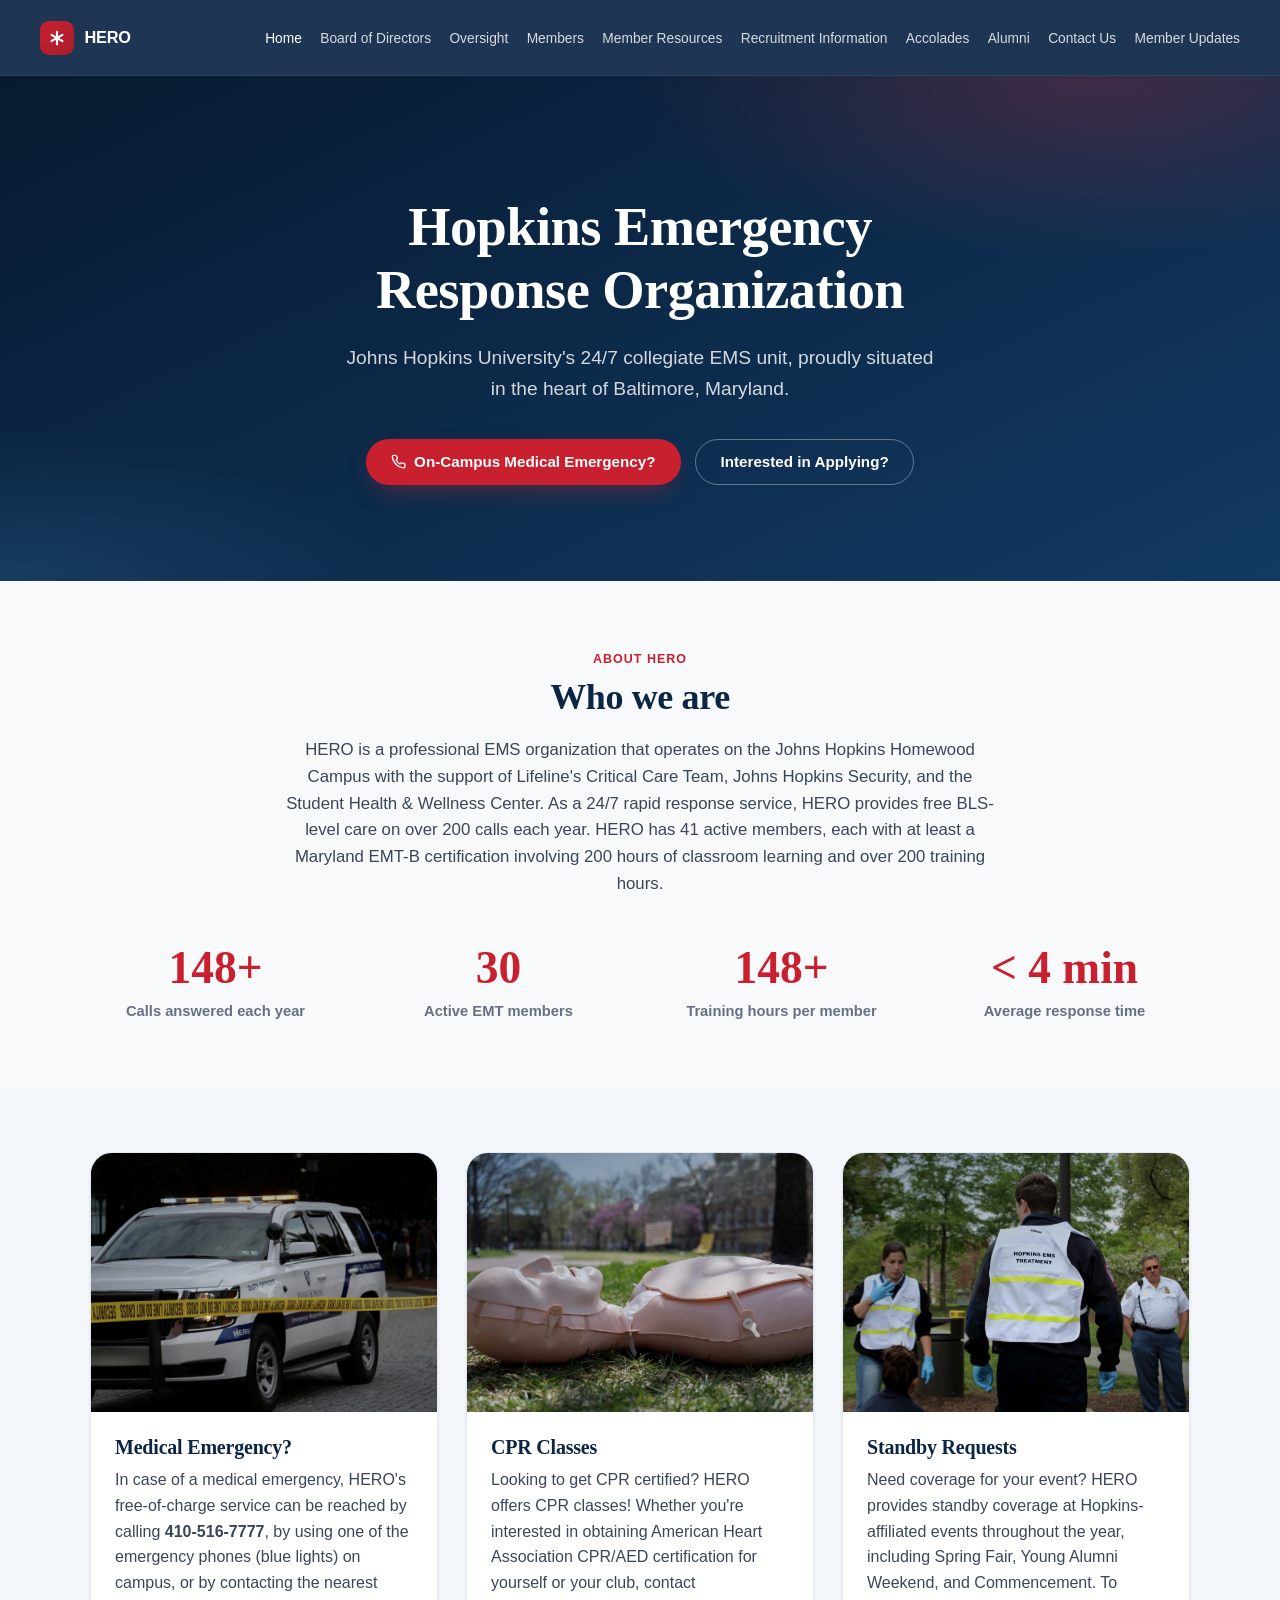
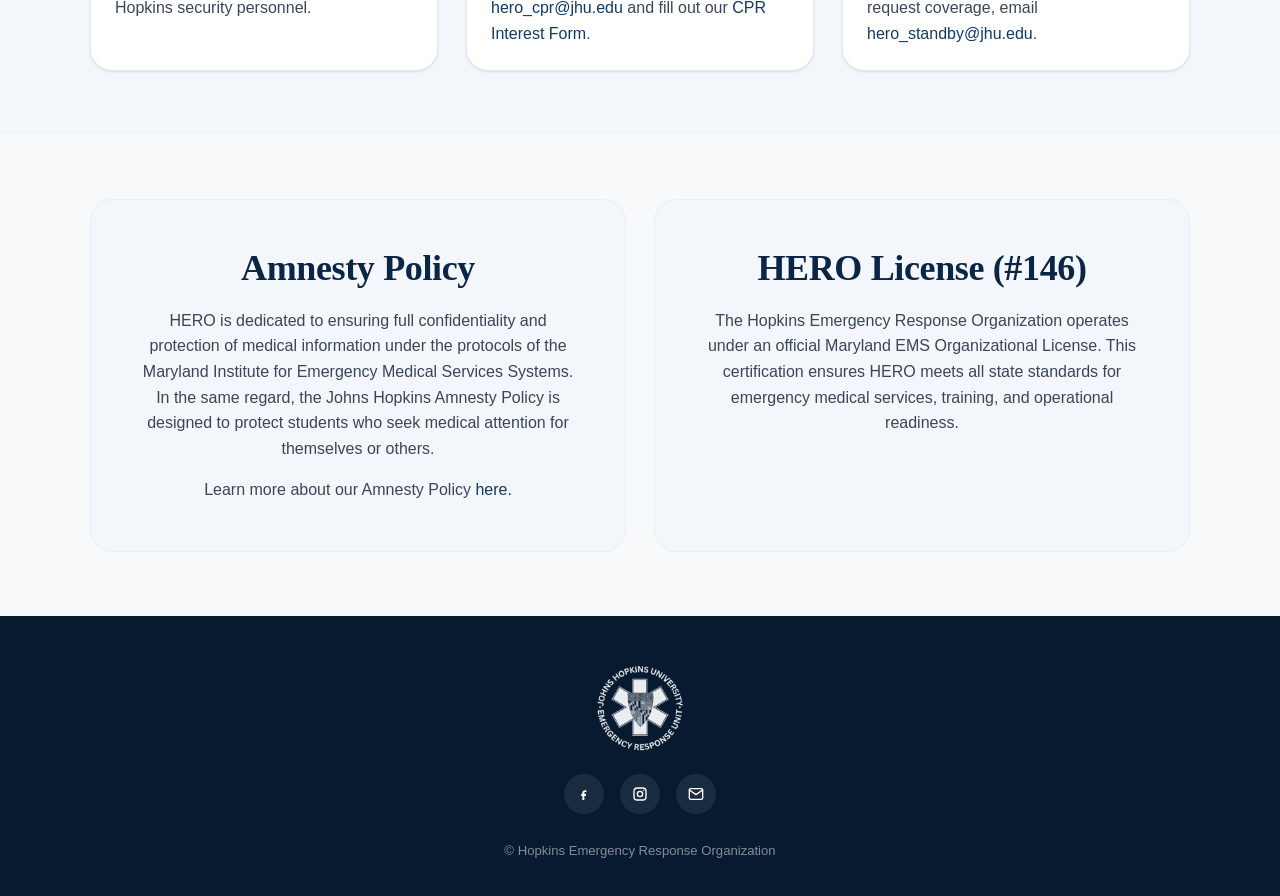
==== commit 035a3be3: "Sync: About paragraph matches stats Co-Authored-By: Claude Sonnet 5.5 <noreply@anthropic.com>" ====
--- a/index.html
+++ b/index.html
@@ -62,9 +62,9 @@
         <p>
           HERO is a professional EMS organization that operates on the Johns Hopkins Homewood Campus with the support
           of Lifeline's Critical Care Team, Johns Hopkins Security, and the Student Health &amp; Wellness Center.
-          As a 24/7 rapid response service, HERO provides free BLS-level care on over 300 calls each year.
-          HERO has approximately 50 active members, each with at least a Maryland EMT-B certification involving
-          200 hours of classroom learning and over 100 training hours.
+          As a 24/7 rapid response service, HERO provides free BLS-level care on over 200 calls each year.
+          HERO has 41 active members, each with at least a Maryland EMT-B certification involving
+          200 hours of classroom learning and over 200 training hours.
         </p>
       </div>
       <div class="stats-grid">
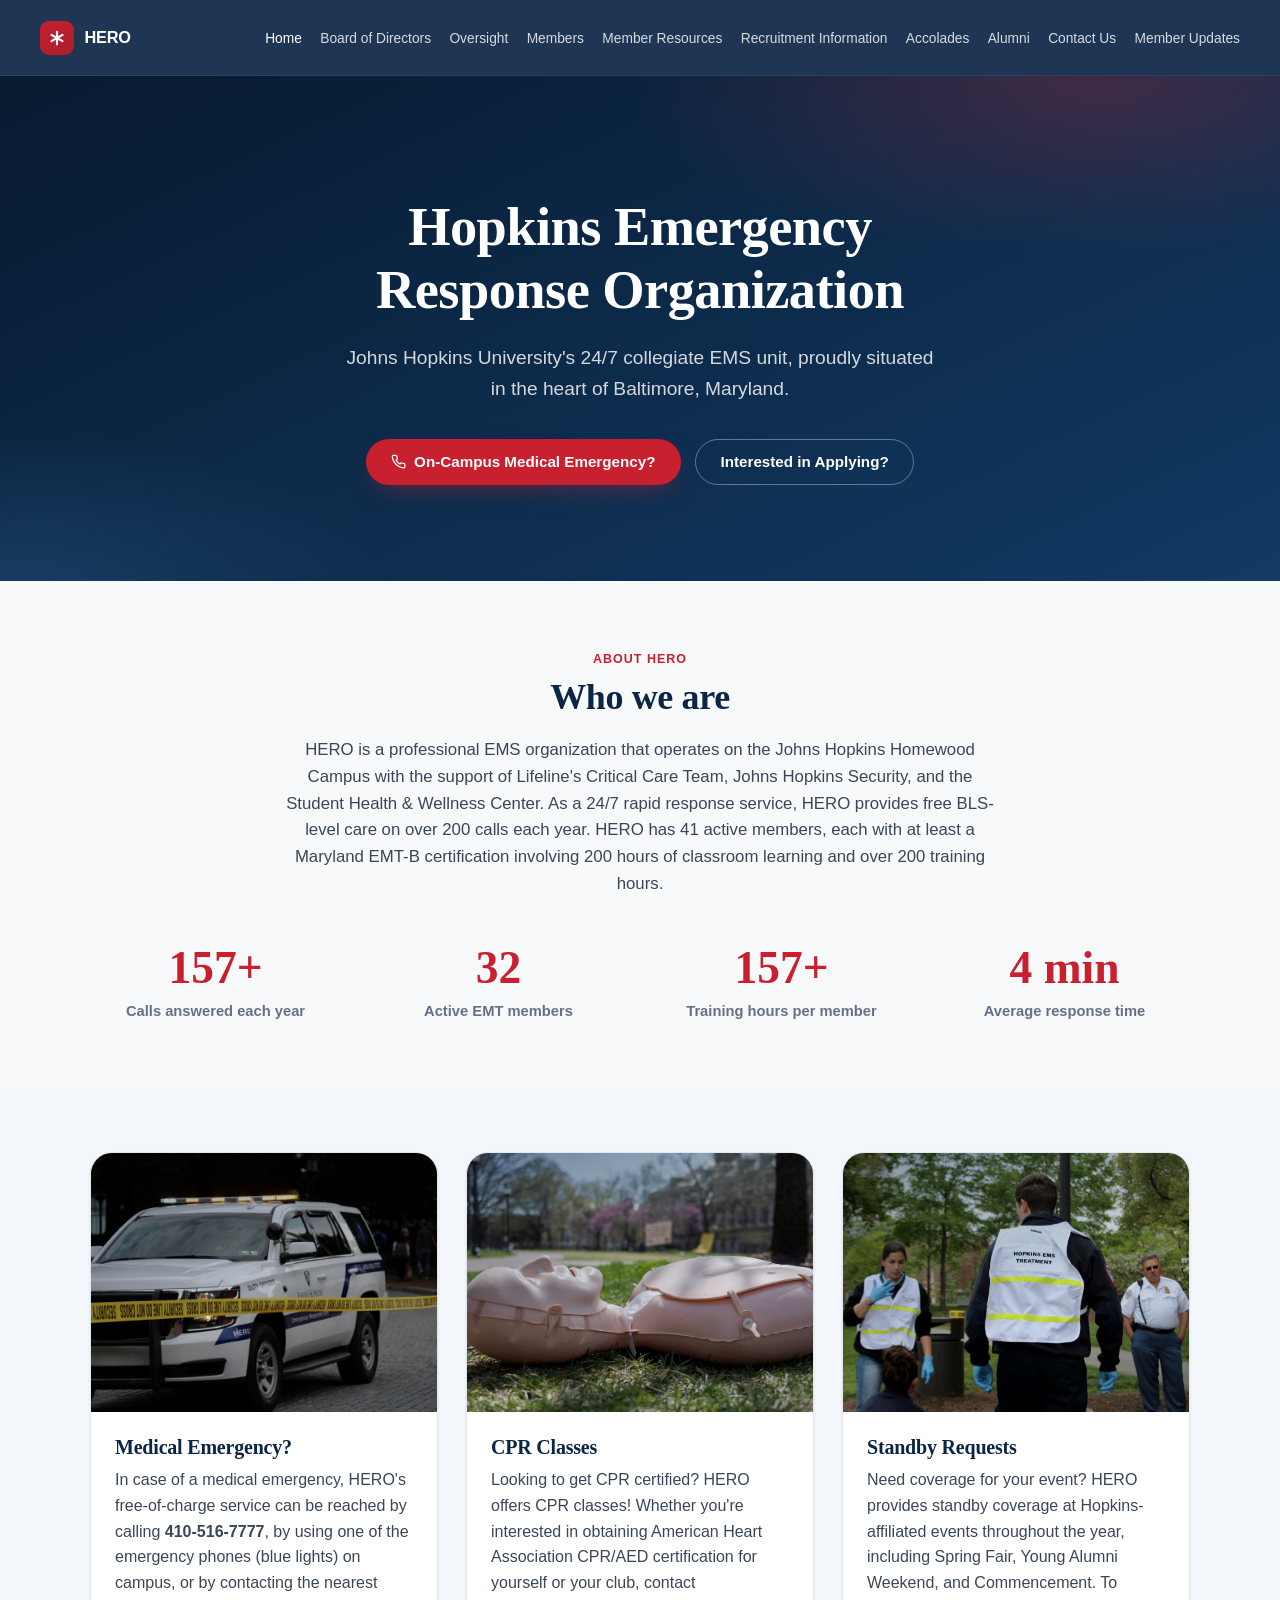
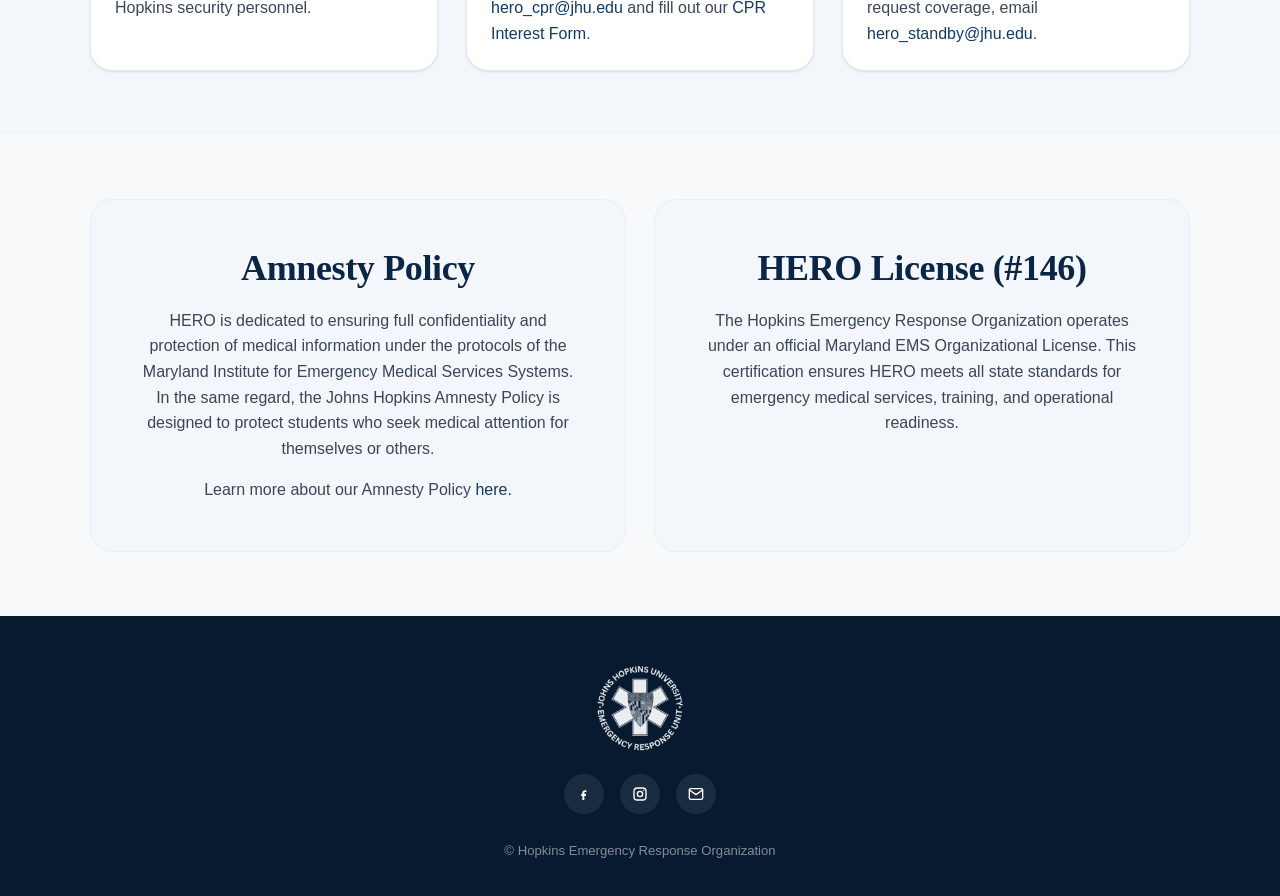
==== commit bd00a72d: "Sync: response time stat 5 min Co-Authored-By: Claude Sonnet 5.5 <noreply@anthropic.com>" ====
--- a/index.html
+++ b/index.html
@@ -81,7 +81,7 @@
           <p class="stat-label">Training hours per member</p>
         </div>
         <div class="stat">
-          <span class="stat-number" data-count-to="5" data-prefix="&lt; " data-suffix=" min">0</span>
+          <span class="stat-number" data-count-to="5" data-suffix=" min">0</span>
           <p class="stat-label">Average response time</p>
         </div>
       </div>
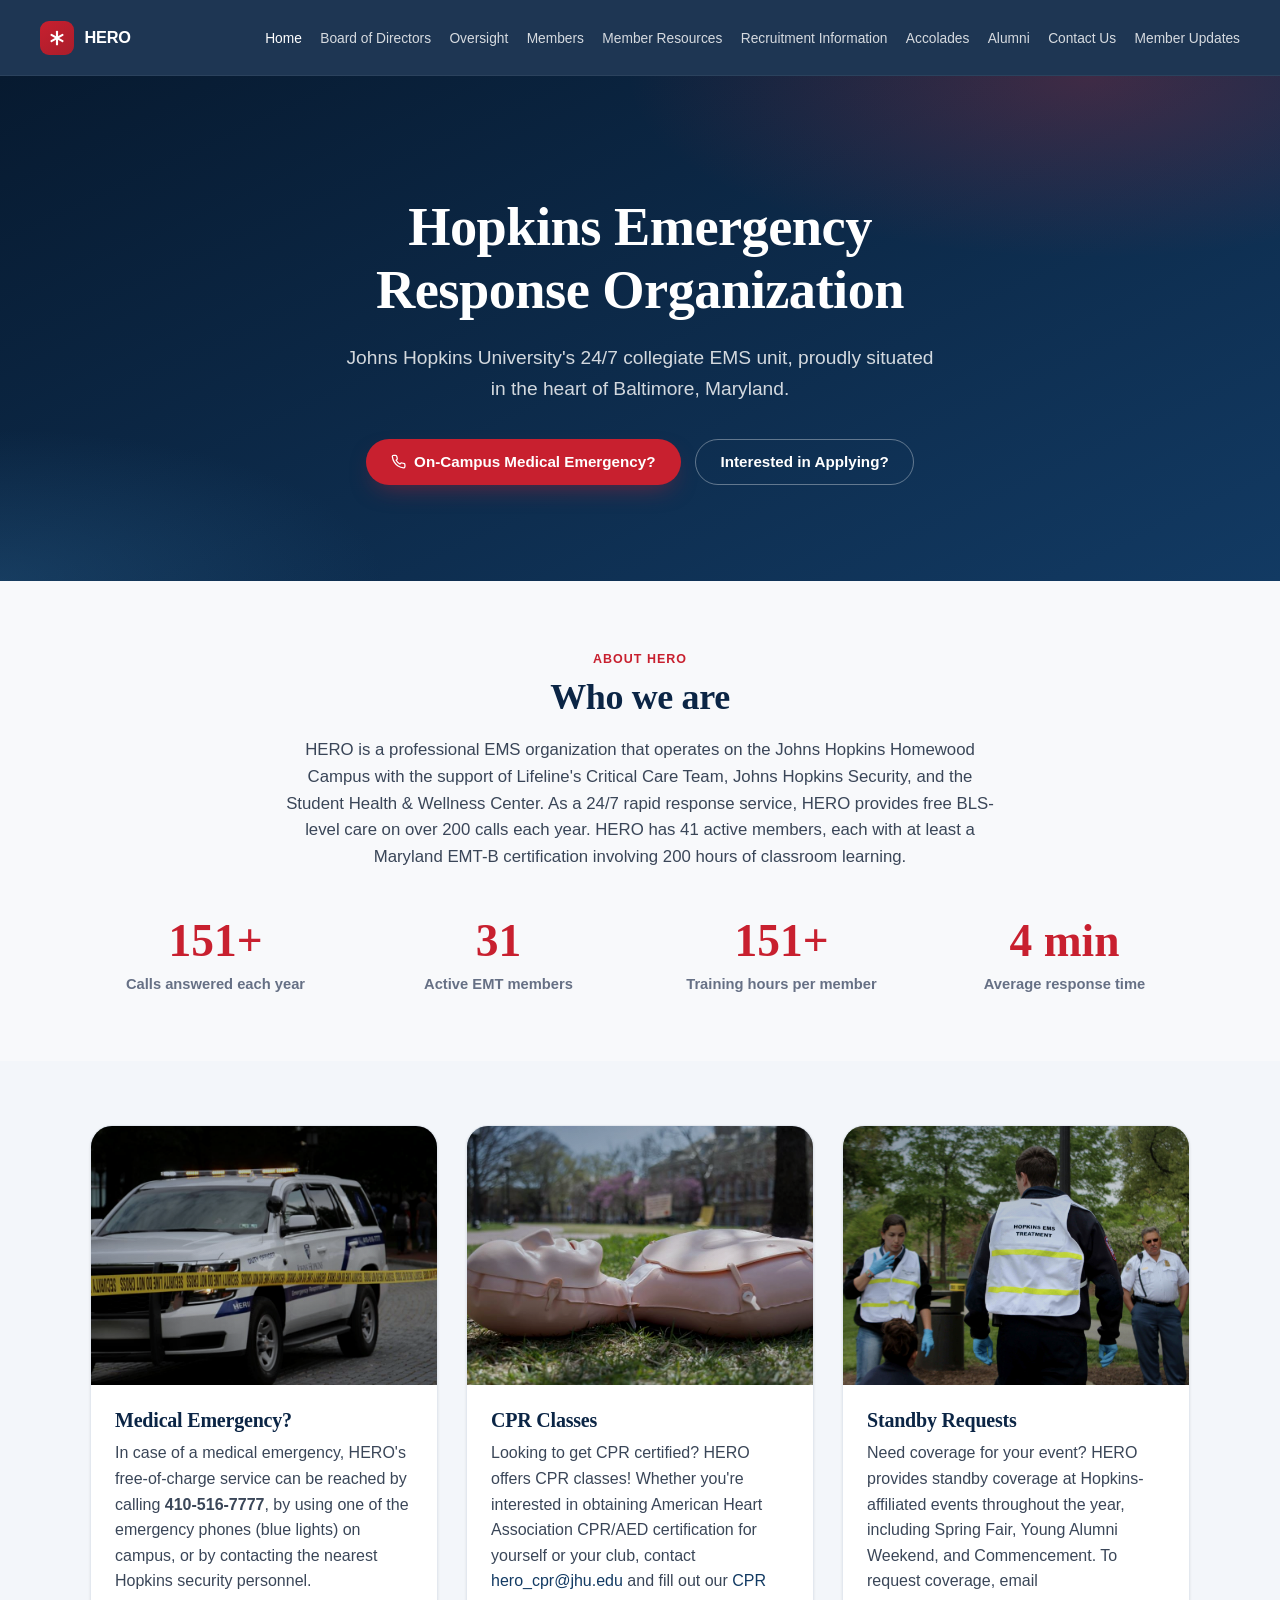
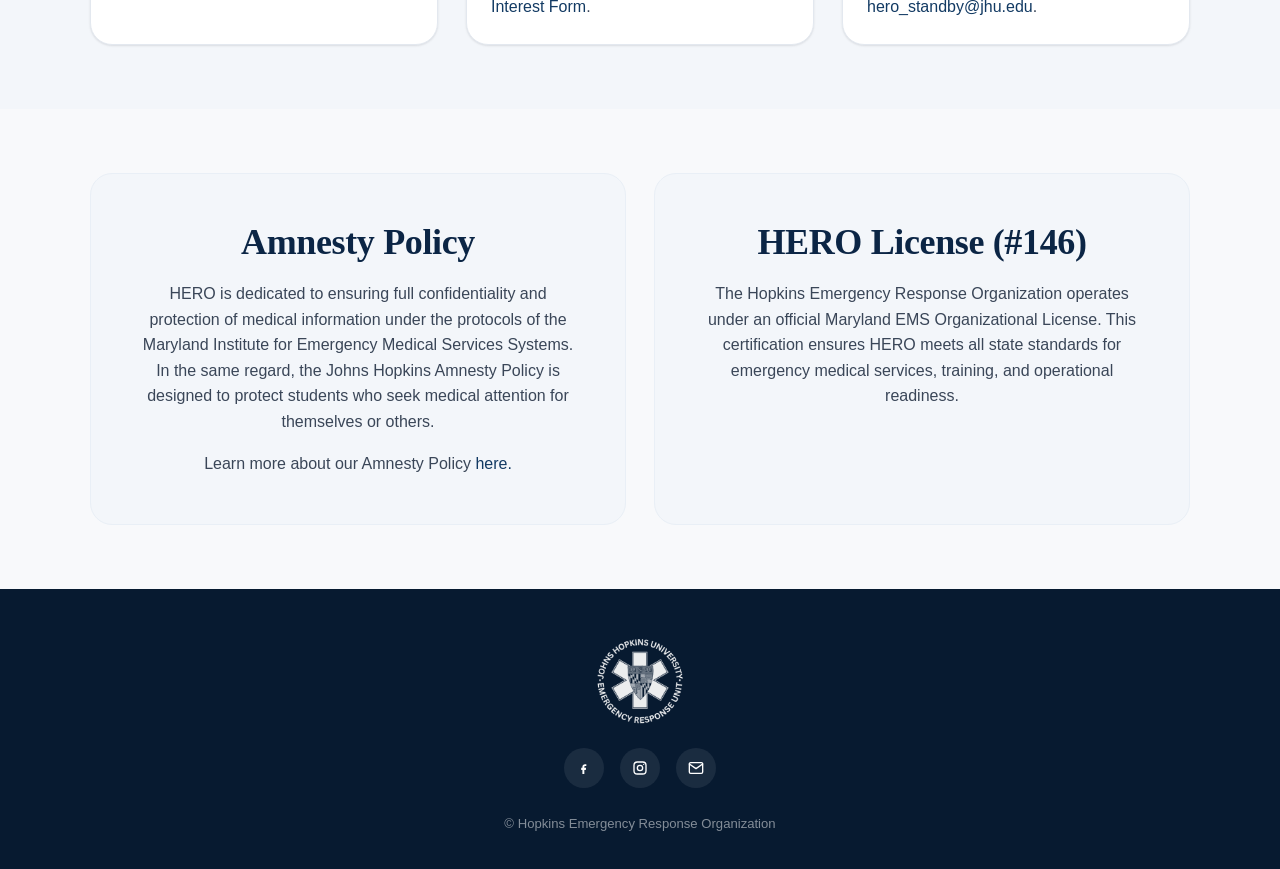
==== commit b9674ee6: "Sync: About paragraph drop training hours clause Co-Authored-By: Claude Sonnet 5.5 <noreply@anthropi" ====
--- a/index.html
+++ b/index.html
@@ -64,7 +64,7 @@
           of Lifeline's Critical Care Team, Johns Hopkins Security, and the Student Health &amp; Wellness Center.
           As a 24/7 rapid response service, HERO provides free BLS-level care on over 200 calls each year.
           HERO has 41 active members, each with at least a Maryland EMT-B certification involving
-          200 hours of classroom learning and over 200 training hours.
+          200 hours of classroom learning.
         </p>
       </div>
       <div class="stats-grid">
